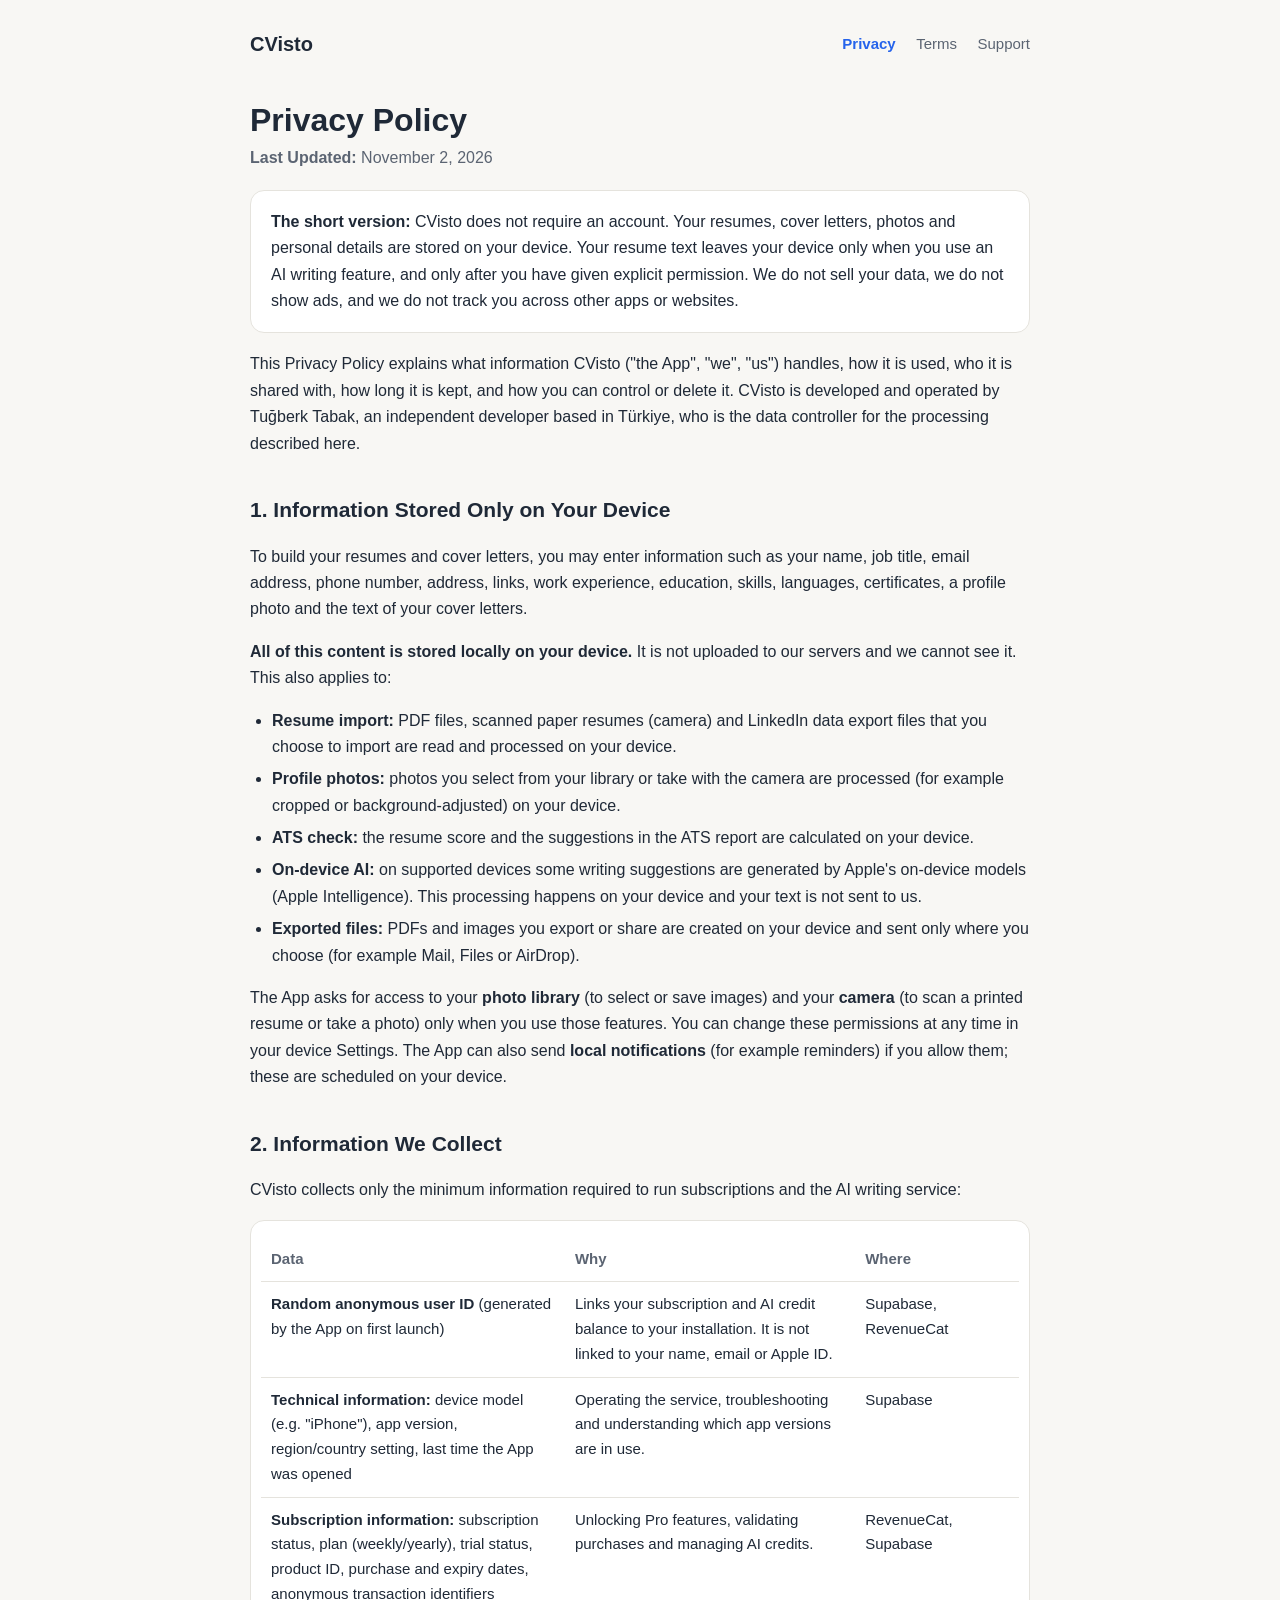
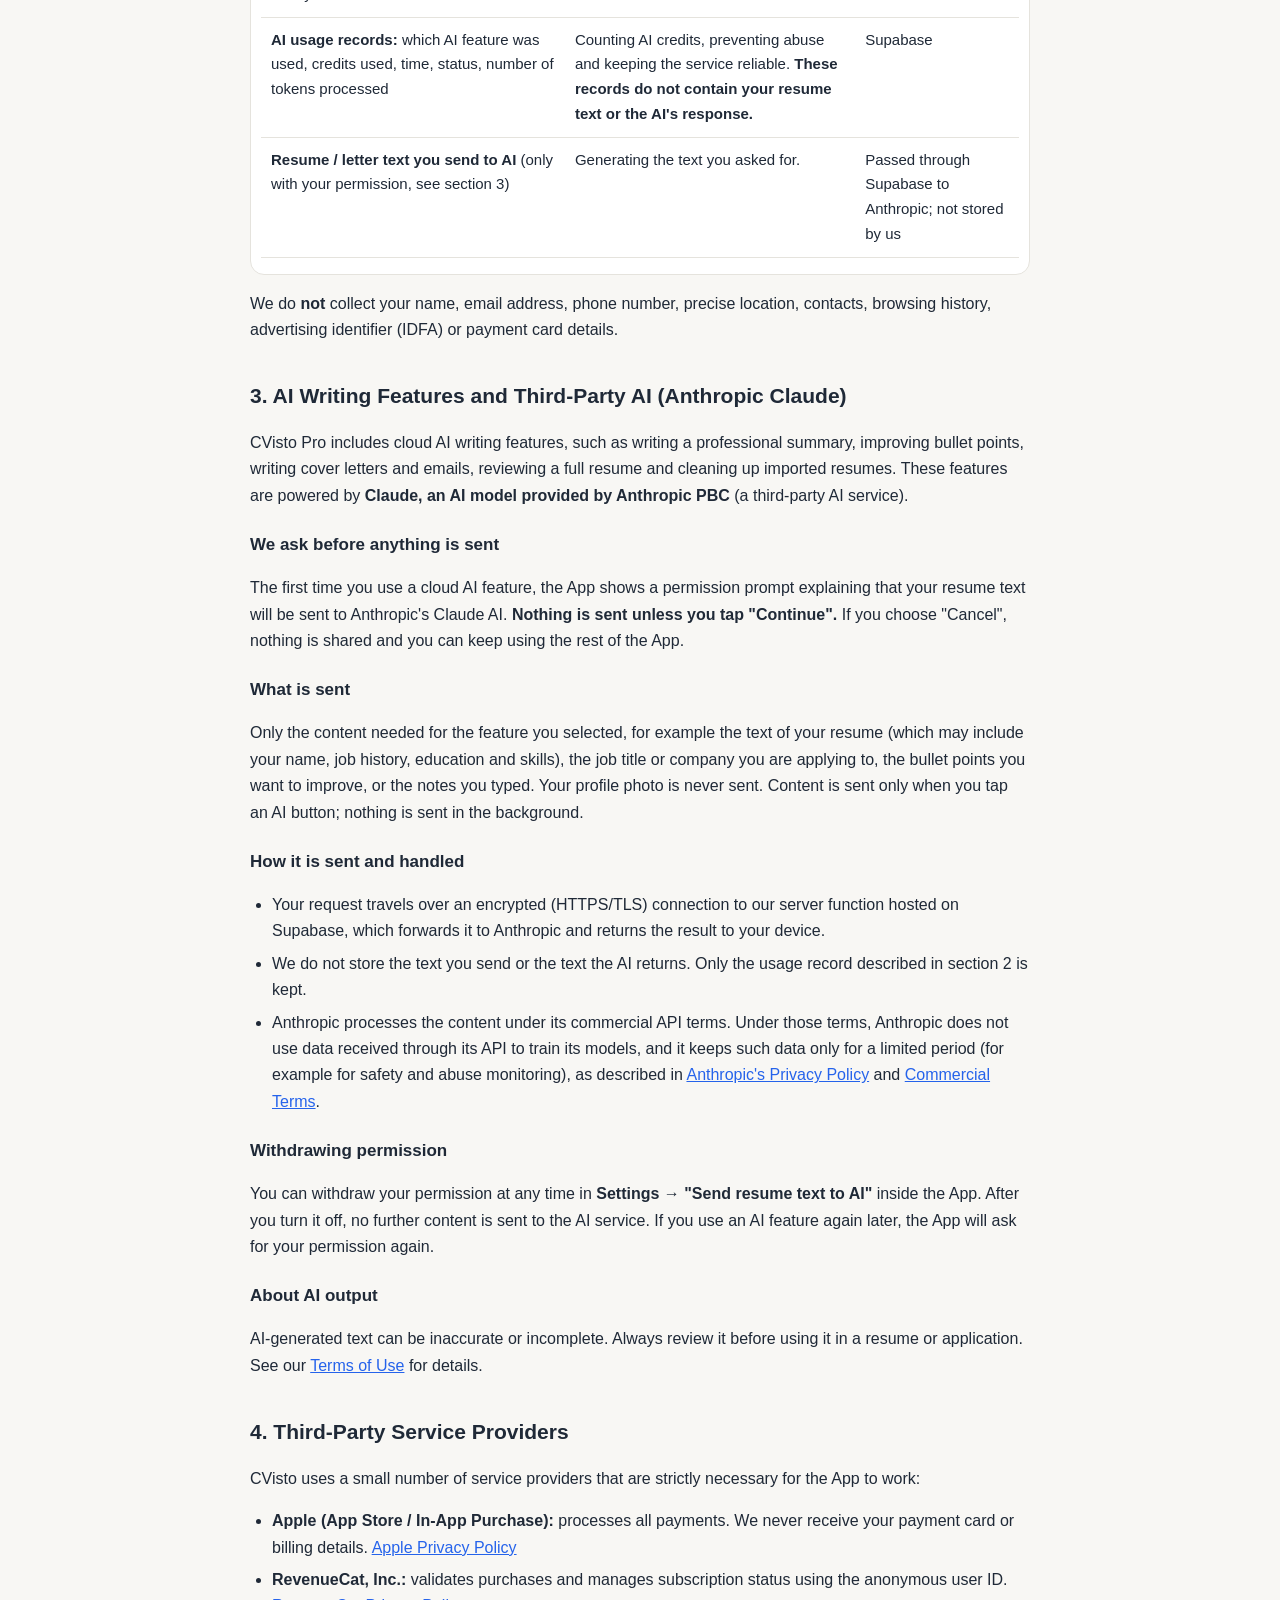
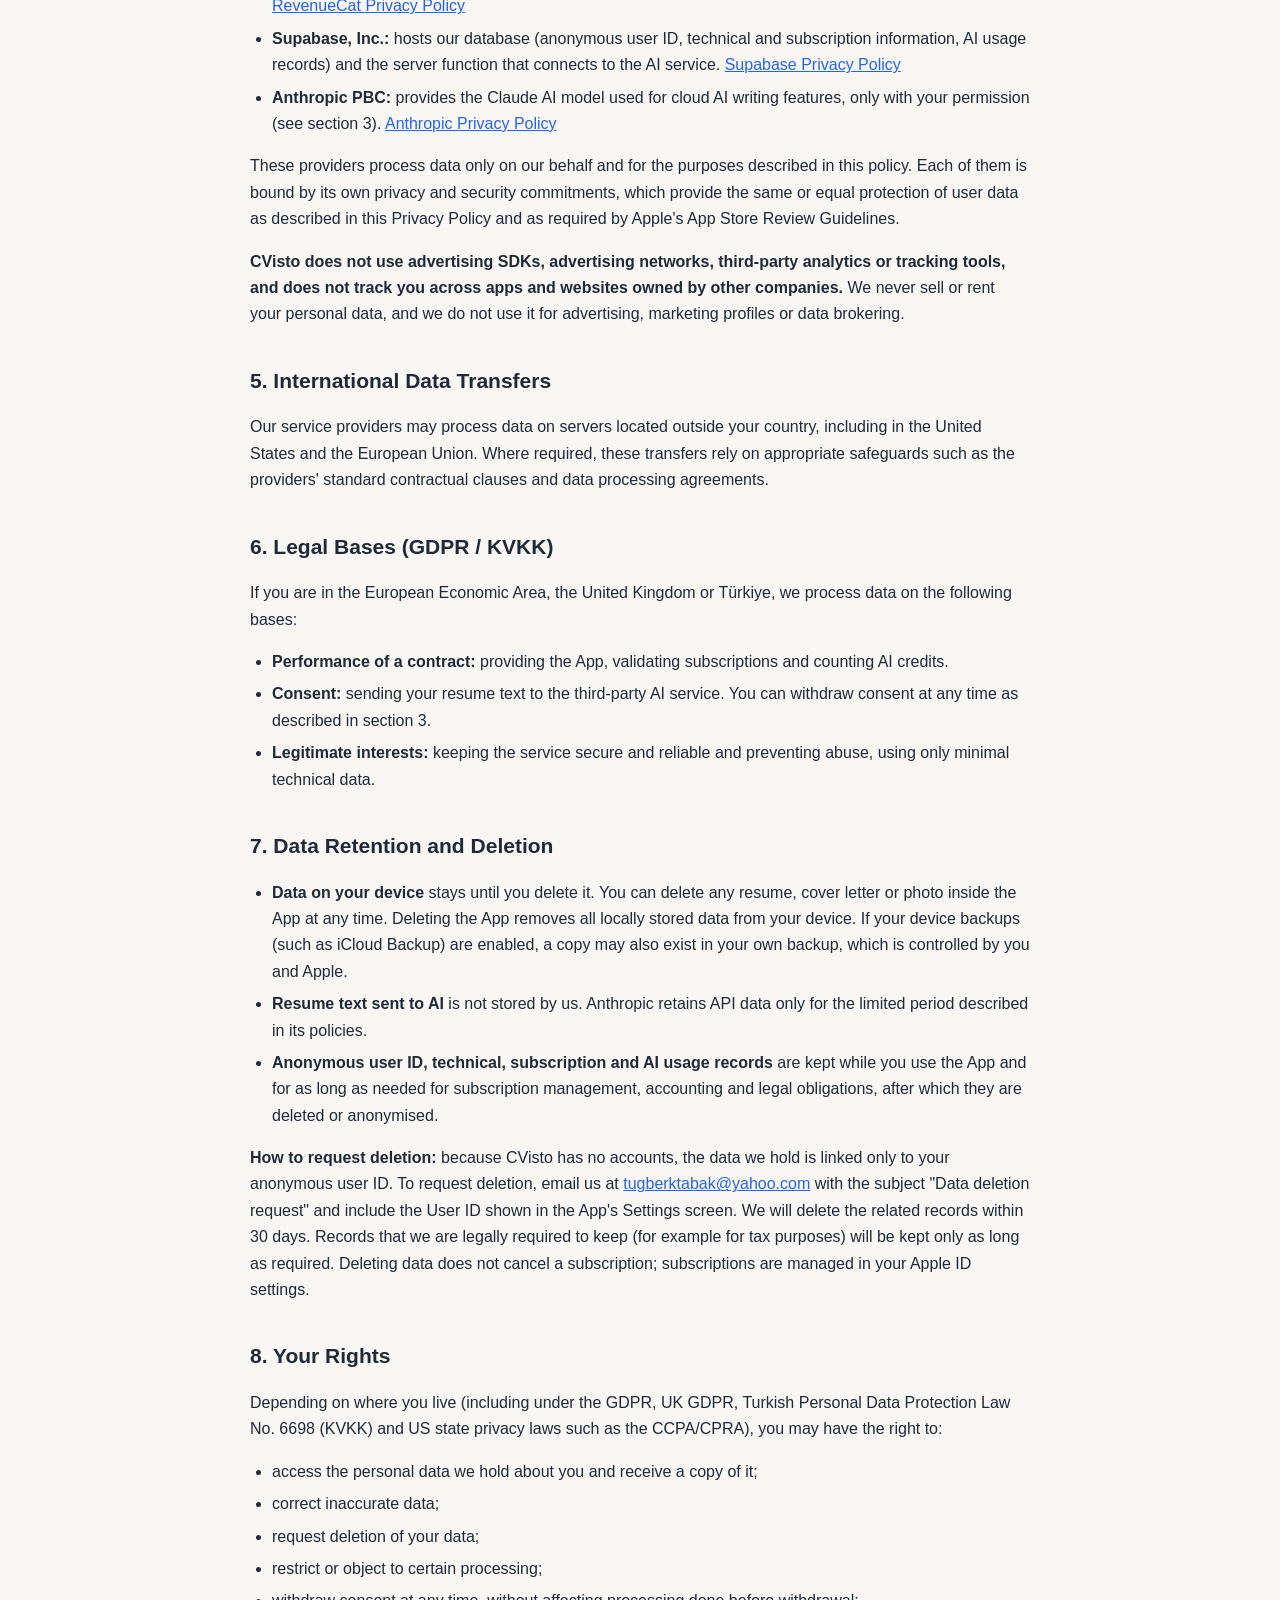
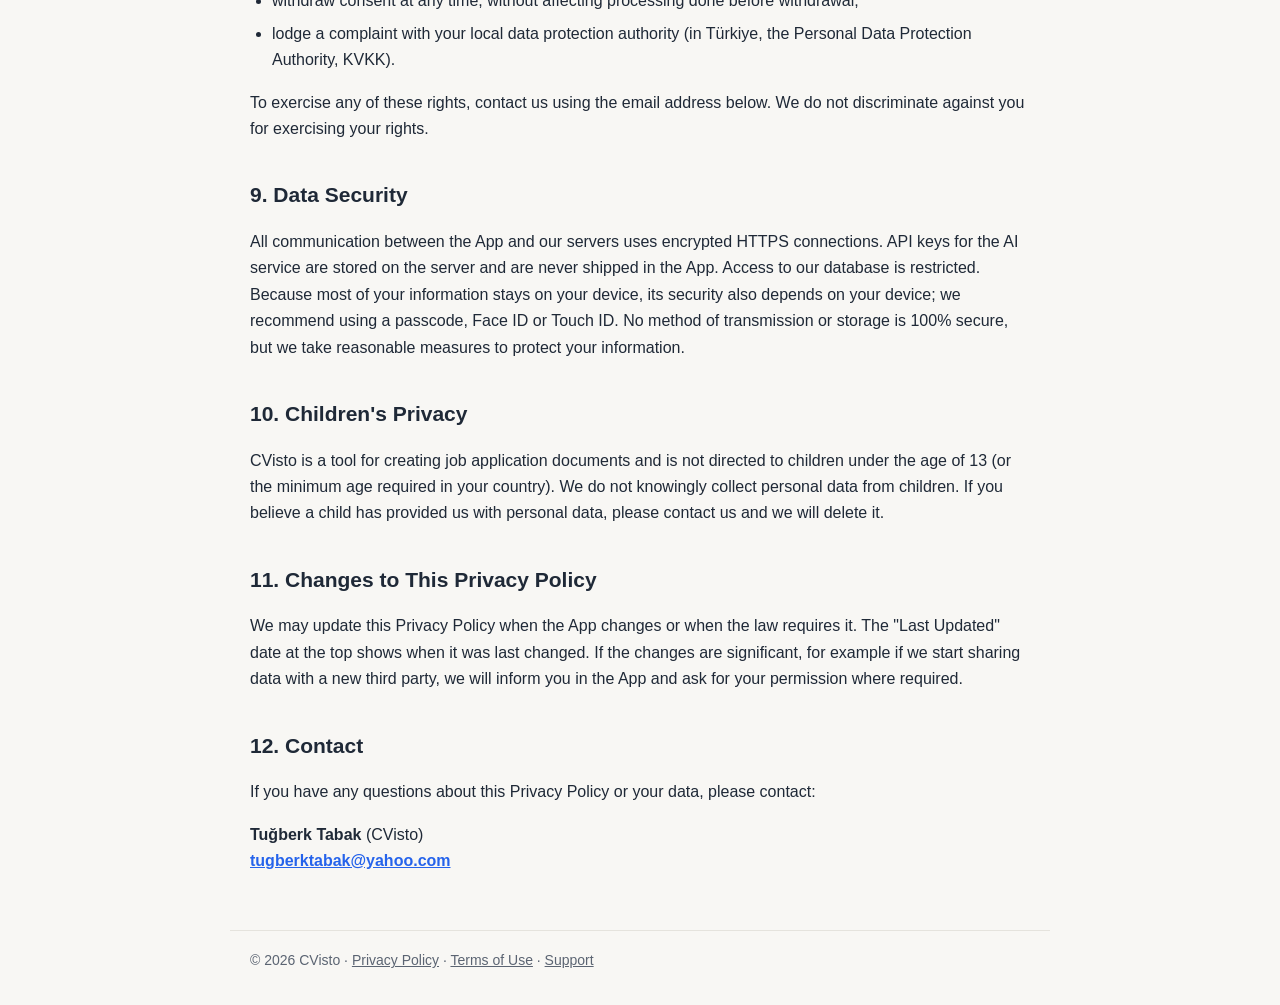
==== privacy.html @ 43949cf0 "Add privacy, terms and support pages Co-Authored-By: Claude Opus 5.5 <noreply@anthropic.com>" ====
<!DOCTYPE html>
<html lang="en">
<head>
<meta charset="UTF-8">
<meta name="viewport" content="width=device-width, initial-scale=1.0">
<title>CVisto - Privacy Policy</title>
<meta name="description" content="Privacy Policy for CVisto, the resume and cover letter builder for iPhone and iPad.">
<link rel="stylesheet" href="style.css">
</head>
<body>

<header>
  <a class="brand" href="./">CVisto</a>
  <nav>
    <a href="privacy" aria-current="page">Privacy</a>
    <a href="terms">Terms</a>
    <a href="support">Support</a>
  </nav>
</header>

<main>

<h1>Privacy Policy</h1>
<p class="updated"><strong>Last Updated:</strong> November 2, 2026</p>

<div class="card">
<p><strong>The short version:</strong> CVisto does not require an account. Your resumes, cover letters, photos and personal details are stored on your device. Your resume text leaves your device only when you use an AI writing feature, and only after you have given explicit permission. We do not sell your data, we do not show ads, and we do not track you across other apps or websites.</p>
</div>

<p>This Privacy Policy explains what information CVisto ("the App", "we", "us") handles, how it is used, who it is shared with, how long it is kept, and how you can control or delete it. CVisto is developed and operated by Tuğberk Tabak, an independent developer based in Türkiye, who is the data controller for the processing described here.</p>


<h2>1. Information Stored Only on Your Device</h2>

<p>To build your resumes and cover letters, you may enter information such as your name, job title, email address, phone number, address, links, work experience, education, skills, languages, certificates, a profile photo and the text of your cover letters.</p>

<p><strong>All of this content is stored locally on your device.</strong> It is not uploaded to our servers and we cannot see it. This also applies to:</p>

<ul>
  <li><strong>Resume import:</strong> PDF files, scanned paper resumes (camera) and LinkedIn data export files that you choose to import are read and processed on your device.</li>
  <li><strong>Profile photos:</strong> photos you select from your library or take with the camera are processed (for example cropped or background-adjusted) on your device.</li>
  <li><strong>ATS check:</strong> the resume score and the suggestions in the ATS report are calculated on your device.</li>
  <li><strong>On-device AI:</strong> on supported devices some writing suggestions are generated by Apple's on-device models (Apple Intelligence). This processing happens on your device and your text is not sent to us.</li>
  <li><strong>Exported files:</strong> PDFs and images you export or share are created on your device and sent only where you choose (for example Mail, Files or AirDrop).</li>
</ul>

<p>The App asks for access to your <strong>photo library</strong> (to select or save images) and your <strong>camera</strong> (to scan a printed resume or take a photo) only when you use those features. You can change these permissions at any time in your device Settings. The App can also send <strong>local notifications</strong> (for example reminders) if you allow them; these are scheduled on your device.</p>


<h2>2. Information We Collect</h2>

<p>CVisto collects only the minimum information required to run subscriptions and the AI writing service:</p>

<div class="table-wrap">
<table>
  <tr><th>Data</th><th>Why</th><th>Where</th></tr>
  <tr>
    <td><strong>Random anonymous user ID</strong> (generated by the App on first launch)</td>
    <td>Links your subscription and AI credit balance to your installation. It is not linked to your name, email or Apple ID.</td>
    <td>Supabase, RevenueCat</td>
  </tr>
  <tr>
    <td><strong>Technical information:</strong> device model (e.g. "iPhone"), app version, region/country setting, last time the App was opened</td>
    <td>Operating the service, troubleshooting and understanding which app versions are in use.</td>
    <td>Supabase</td>
  </tr>
  <tr>
    <td><strong>Subscription information:</strong> subscription status, plan (weekly/yearly), trial status, product ID, purchase and expiry dates, anonymous transaction identifiers</td>
    <td>Unlocking Pro features, validating purchases and managing AI credits.</td>
    <td>RevenueCat, Supabase</td>
  </tr>
  <tr>
    <td><strong>AI usage records:</strong> which AI feature was used, credits used, time, status, number of tokens processed</td>
    <td>Counting AI credits, preventing abuse and keeping the service reliable. <strong>These records do not contain your resume text or the AI's response.</strong></td>
    <td>Supabase</td>
  </tr>
  <tr>
    <td><strong>Resume / letter text you send to AI</strong> (only with your permission, see section 3)</td>
    <td>Generating the text you asked for.</td>
    <td>Passed through Supabase to Anthropic; not stored by us</td>
  </tr>
</table>
</div>

<p>We do <strong>not</strong> collect your name, email address, phone number, precise location, contacts, browsing history, advertising identifier (IDFA) or payment card details.</p>


<h2>3. AI Writing Features and Third-Party AI (Anthropic Claude)</h2>

<p>CVisto Pro includes cloud AI writing features, such as writing a professional summary, improving bullet points, writing cover letters and emails, reviewing a full resume and cleaning up imported resumes. These features are powered by <strong>Claude, an AI model provided by Anthropic PBC</strong> (a third-party AI service).</p>

<h3>We ask before anything is sent</h3>
<p>The first time you use a cloud AI feature, the App shows a permission prompt explaining that your resume text will be sent to Anthropic's Claude AI. <strong>Nothing is sent unless you tap "Continue".</strong> If you choose "Cancel", nothing is shared and you can keep using the rest of the App.</p>

<h3>What is sent</h3>
<p>Only the content needed for the feature you selected, for example the text of your resume (which may include your name, job history, education and skills), the job title or company you are applying to, the bullet points you want to improve, or the notes you typed. Your profile photo is never sent. Content is sent only when you tap an AI button; nothing is sent in the background.</p>

<h3>How it is sent and handled</h3>
<ul>
  <li>Your request travels over an encrypted (HTTPS/TLS) connection to our server function hosted on Supabase, which forwards it to Anthropic and returns the result to your device.</li>
  <li>We do not store the text you send or the text the AI returns. Only the usage record described in section 2 is kept.</li>
  <li>Anthropic processes the content under its commercial API terms. Under those terms, Anthropic does not use data received through its API to train its models, and it keeps such data only for a limited period (for example for safety and abuse monitoring), as described in <a href="https://www.anthropic.com/legal/privacy" target="_blank" rel="noopener">Anthropic's Privacy Policy</a> and <a href="https://www.anthropic.com/legal/commercial-terms" target="_blank" rel="noopener">Commercial Terms</a>.</li>
</ul>

<h3>Withdrawing permission</h3>
<p>You can withdraw your permission at any time in <strong>Settings → "Send resume text to AI"</strong> inside the App. After you turn it off, no further content is sent to the AI service. If you use an AI feature again later, the App will ask for your permission again.</p>

<h3>About AI output</h3>
<p>AI-generated text can be inaccurate or incomplete. Always review it before using it in a resume or application. See our <a href="terms">Terms of Use</a> for details.</p>


<h2>4. Third-Party Service Providers</h2>

<p>CVisto uses a small number of service providers that are strictly necessary for the App to work:</p>

<ul>
  <li><strong>Apple (App Store / In-App Purchase):</strong> processes all payments. We never receive your payment card or billing details. <a href="https://www.apple.com/legal/privacy/" target="_blank" rel="noopener">Apple Privacy Policy</a></li>
  <li><strong>RevenueCat, Inc.:</strong> validates purchases and manages subscription status using the anonymous user ID. <a href="https://www.revenuecat.com/privacy" target="_blank" rel="noopener">RevenueCat Privacy Policy</a></li>
  <li><strong>Supabase, Inc.:</strong> hosts our database (anonymous user ID, technical and subscription information, AI usage records) and the server function that connects to the AI service. <a href="https://supabase.com/privacy" target="_blank" rel="noopener">Supabase Privacy Policy</a></li>
  <li><strong>Anthropic PBC:</strong> provides the Claude AI model used for cloud AI writing features, only with your permission (see section 3). <a href="https://www.anthropic.com/legal/privacy" target="_blank" rel="noopener">Anthropic Privacy Policy</a></li>
</ul>

<p>These providers process data only on our behalf and for the purposes described in this policy. Each of them is bound by its own privacy and security commitments, which provide the same or equal protection of user data as described in this Privacy Policy and as required by Apple's App Store Review Guidelines.</p>

<p><strong>CVisto does not use advertising SDKs, advertising networks, third-party analytics or tracking tools, and does not track you across apps and websites owned by other companies.</strong> We never sell or rent your personal data, and we do not use it for advertising, marketing profiles or data brokering.</p>


<h2>5. International Data Transfers</h2>

<p>Our service providers may process data on servers located outside your country, including in the United States and the European Union. Where required, these transfers rely on appropriate safeguards such as the providers' standard contractual clauses and data processing agreements.</p>


<h2>6. Legal Bases (GDPR / KVKK)</h2>

<p>If you are in the European Economic Area, the United Kingdom or Türkiye, we process data on the following bases:</p>
<ul>
  <li><strong>Performance of a contract:</strong> providing the App, validating subscriptions and counting AI credits.</li>
  <li><strong>Consent:</strong> sending your resume text to the third-party AI service. You can withdraw consent at any time as described in section 3.</li>
  <li><strong>Legitimate interests:</strong> keeping the service secure and reliable and preventing abuse, using only minimal technical data.</li>
</ul>


<h2>7. Data Retention and Deletion</h2>

<ul>
  <li><strong>Data on your device</strong> stays until you delete it. You can delete any resume, cover letter or photo inside the App at any time. Deleting the App removes all locally stored data from your device. If your device backups (such as iCloud Backup) are enabled, a copy may also exist in your own backup, which is controlled by you and Apple.</li>
  <li><strong>Resume text sent to AI</strong> is not stored by us. Anthropic retains API data only for the limited period described in its policies.</li>
  <li><strong>Anonymous user ID, technical, subscription and AI usage records</strong> are kept while you use the App and for as long as needed for subscription management, accounting and legal obligations, after which they are deleted or anonymised.</li>
</ul>

<p><strong>How to request deletion:</strong> because CVisto has no accounts, the data we hold is linked only to your anonymous user ID. To request deletion, email us at <a href="mailto:tugberktabak@yahoo.com">tugberktabak@yahoo.com</a> with the subject "Data deletion request" and include the User ID shown in the App's Settings screen. We will delete the related records within 30 days. Records that we are legally required to keep (for example for tax purposes) will be kept only as long as required. Deleting data does not cancel a subscription; subscriptions are managed in your Apple ID settings.</p>


<h2>8. Your Rights</h2>

<p>Depending on where you live (including under the GDPR, UK GDPR, Turkish Personal Data Protection Law No. 6698 (KVKK) and US state privacy laws such as the CCPA/CPRA), you may have the right to:</p>
<ul>
  <li>access the personal data we hold about you and receive a copy of it;</li>
  <li>correct inaccurate data;</li>
  <li>request deletion of your data;</li>
  <li>restrict or object to certain processing;</li>
  <li>withdraw consent at any time, without affecting processing done before withdrawal;</li>
  <li>lodge a complaint with your local data protection authority (in Türkiye, the Personal Data Protection Authority, KVKK).</li>
</ul>
<p>To exercise any of these rights, contact us using the email address below. We do not discriminate against you for exercising your rights.</p>


<h2>9. Data Security</h2>

<p>All communication between the App and our servers uses encrypted HTTPS connections. API keys for the AI service are stored on the server and are never shipped in the App. Access to our database is restricted. Because most of your information stays on your device, its security also depends on your device; we recommend using a passcode, Face ID or Touch ID. No method of transmission or storage is 100% secure, but we take reasonable measures to protect your information.</p>


<h2>10. Children's Privacy</h2>

<p>CVisto is a tool for creating job application documents and is not directed to children under the age of 13 (or the minimum age required in your country). We do not knowingly collect personal data from children. If you believe a child has provided us with personal data, please contact us and we will delete it.</p>


<h2>11. Changes to This Privacy Policy</h2>

<p>We may update this Privacy Policy when the App changes or when the law requires it. The "Last Updated" date at the top shows when it was last changed. If the changes are significant, for example if we start sharing data with a new third party, we will inform you in the App and ask for your permission where required.</p>


<h2>12. Contact</h2>

<p>If you have any questions about this Privacy Policy or your data, please contact:</p>
<p><strong>Tuğberk Tabak</strong> (CVisto)<br>
<a href="mailto:tugberktabak@yahoo.com"><strong>tugberktabak@yahoo.com</strong></a></p>

</main>

<footer>
  © 2026 CVisto · <a href="privacy">Privacy Policy</a> · <a href="terms">Terms of Use</a> · <a href="support">Support</a>
</footer>

</body>
</html>
---- style.css ----
:root{--bg:#F8F7F4;--surface:#FFFFFF;--text:#1F2937;--muted:#5B6472;--accent:#2563EB;--border:#E5E3DD}
@media (prefers-color-scheme:dark){:root{--bg:#0F1521;--surface:#1A2232;--text:#E5E7EB;--muted:#9CA3AF;--accent:#60A5FA;--border:#243047}}
*{box-sizing:border-box}
body{margin:0;font-family:-apple-system,BlinkMacSystemFont,"Segoe UI",Roboto,Helvetica,Arial,sans-serif;background:var(--bg);color:var(--text);line-height:1.65;-webkit-text-size-adjust:100%}
header,main,footer{max-width:820px;margin:0 auto;padding:0 20px}
header{padding-top:28px;display:flex;align-items:center;justify-content:space-between;gap:12px;flex-wrap:wrap}
.brand{font-weight:700;font-size:20px;color:var(--text);text-decoration:none}
nav a{color:var(--muted);text-decoration:none;margin-left:16px;font-size:15px}
nav a:first-child{margin-left:0}
nav a[aria-current]{color:var(--accent);font-weight:600}
main{padding-top:12px;padding-bottom:40px}
h1{font-size:32px;line-height:1.2;margin:28px 0 6px}
h2{font-size:21px;margin:36px 0 10px}
h3{font-size:17px;margin:22px 0 6px}
p,li{font-size:16px}
ul{padding-left:22px}
li{margin-bottom:6px}
a{color:var(--accent)}
.updated{color:var(--muted);margin-top:0}
.card{background:var(--surface);border:1px solid var(--border);border-radius:14px;padding:18px 20px;margin:18px 0}
.card p:first-child{margin-top:0}.card p:last-child{margin-bottom:0}
table{width:100%;border-collapse:collapse;margin:12px 0;font-size:15px}
th,td{text-align:left;vertical-align:top;padding:10px;border-bottom:1px solid var(--border)}
th{color:var(--muted);font-weight:600}
.table-wrap{overflow-x:auto;background:var(--surface);border:1px solid var(--border);border-radius:14px;padding:4px 10px}
details{background:var(--surface);border:1px solid var(--border);border-radius:12px;padding:14px 18px;margin:10px 0}
summary{cursor:pointer;font-weight:600}
details p{margin-bottom:0}
.btn{display:inline-block;background:var(--accent);color:#fff;text-decoration:none;font-weight:600;padding:12px 20px;border-radius:12px}
footer{border-top:1px solid var(--border);padding-top:18px;padding-bottom:32px;color:var(--muted);font-size:14px}
footer a{color:var(--muted)}
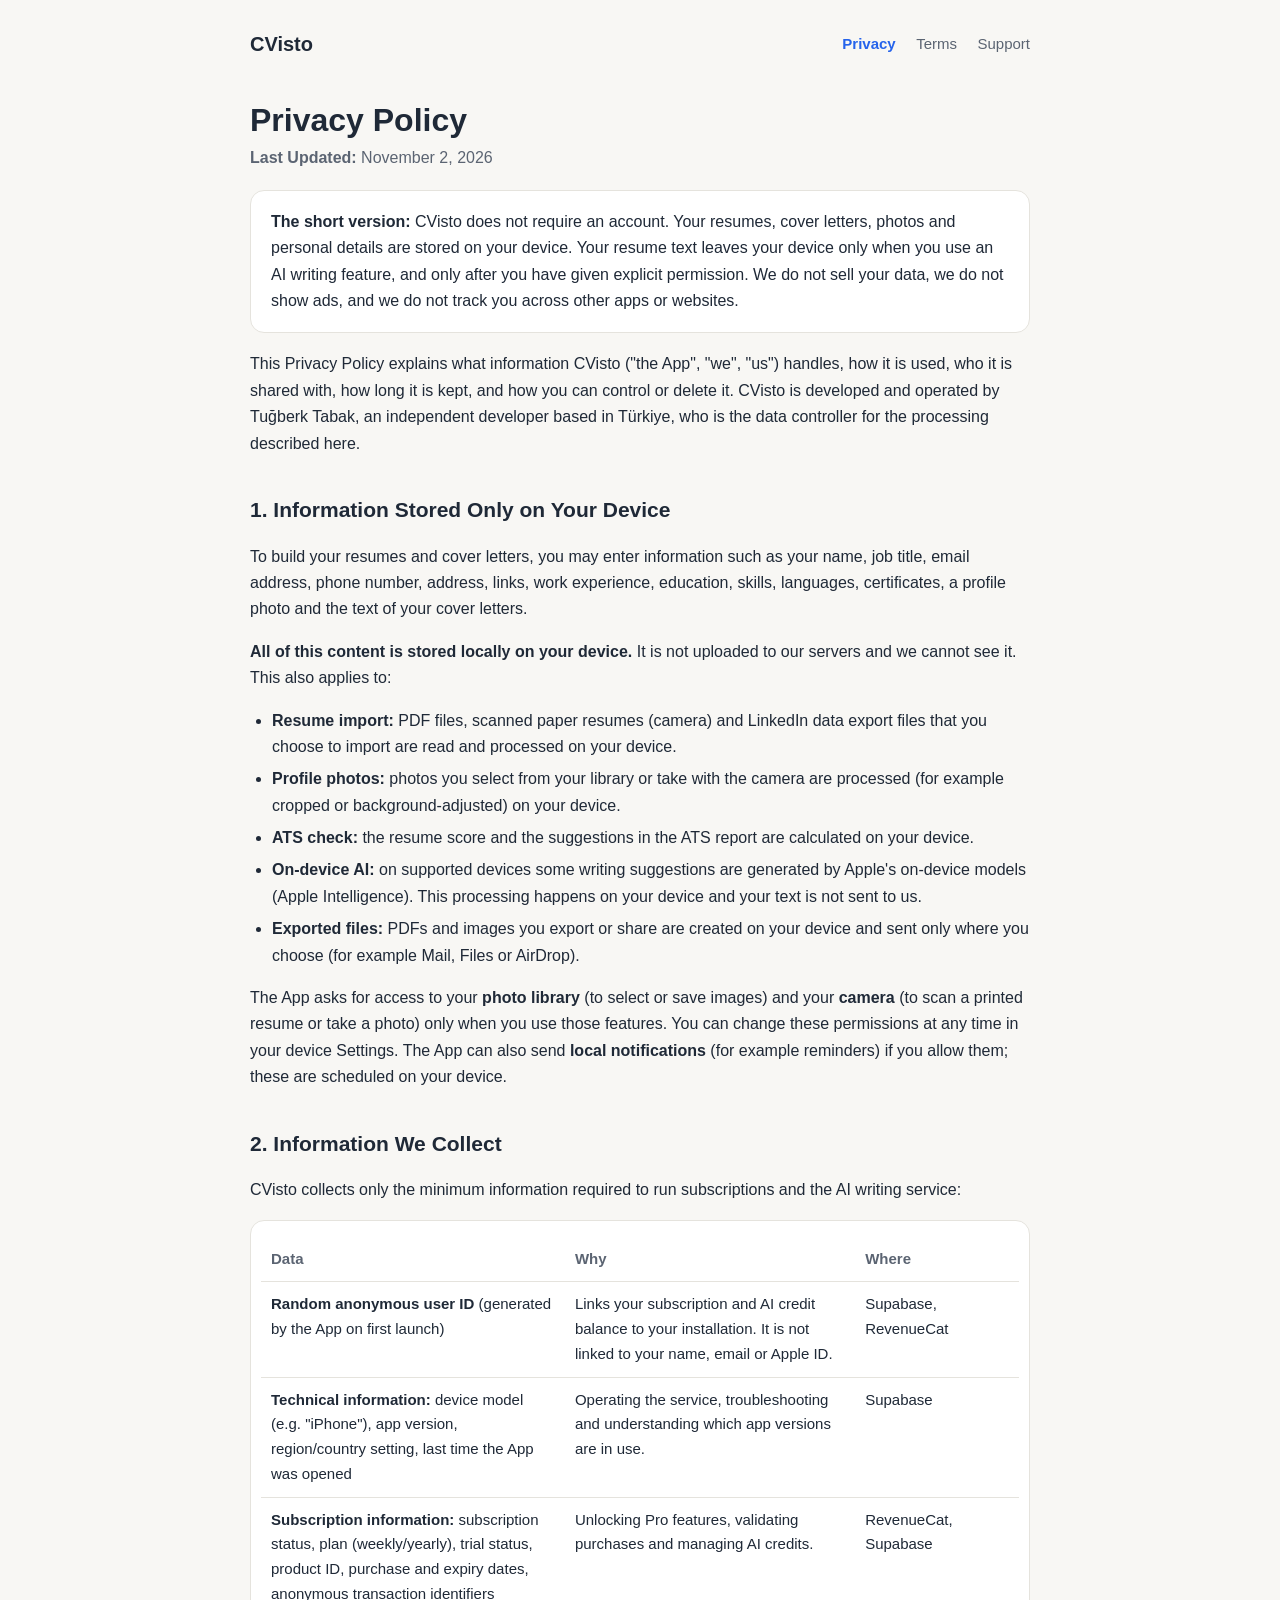
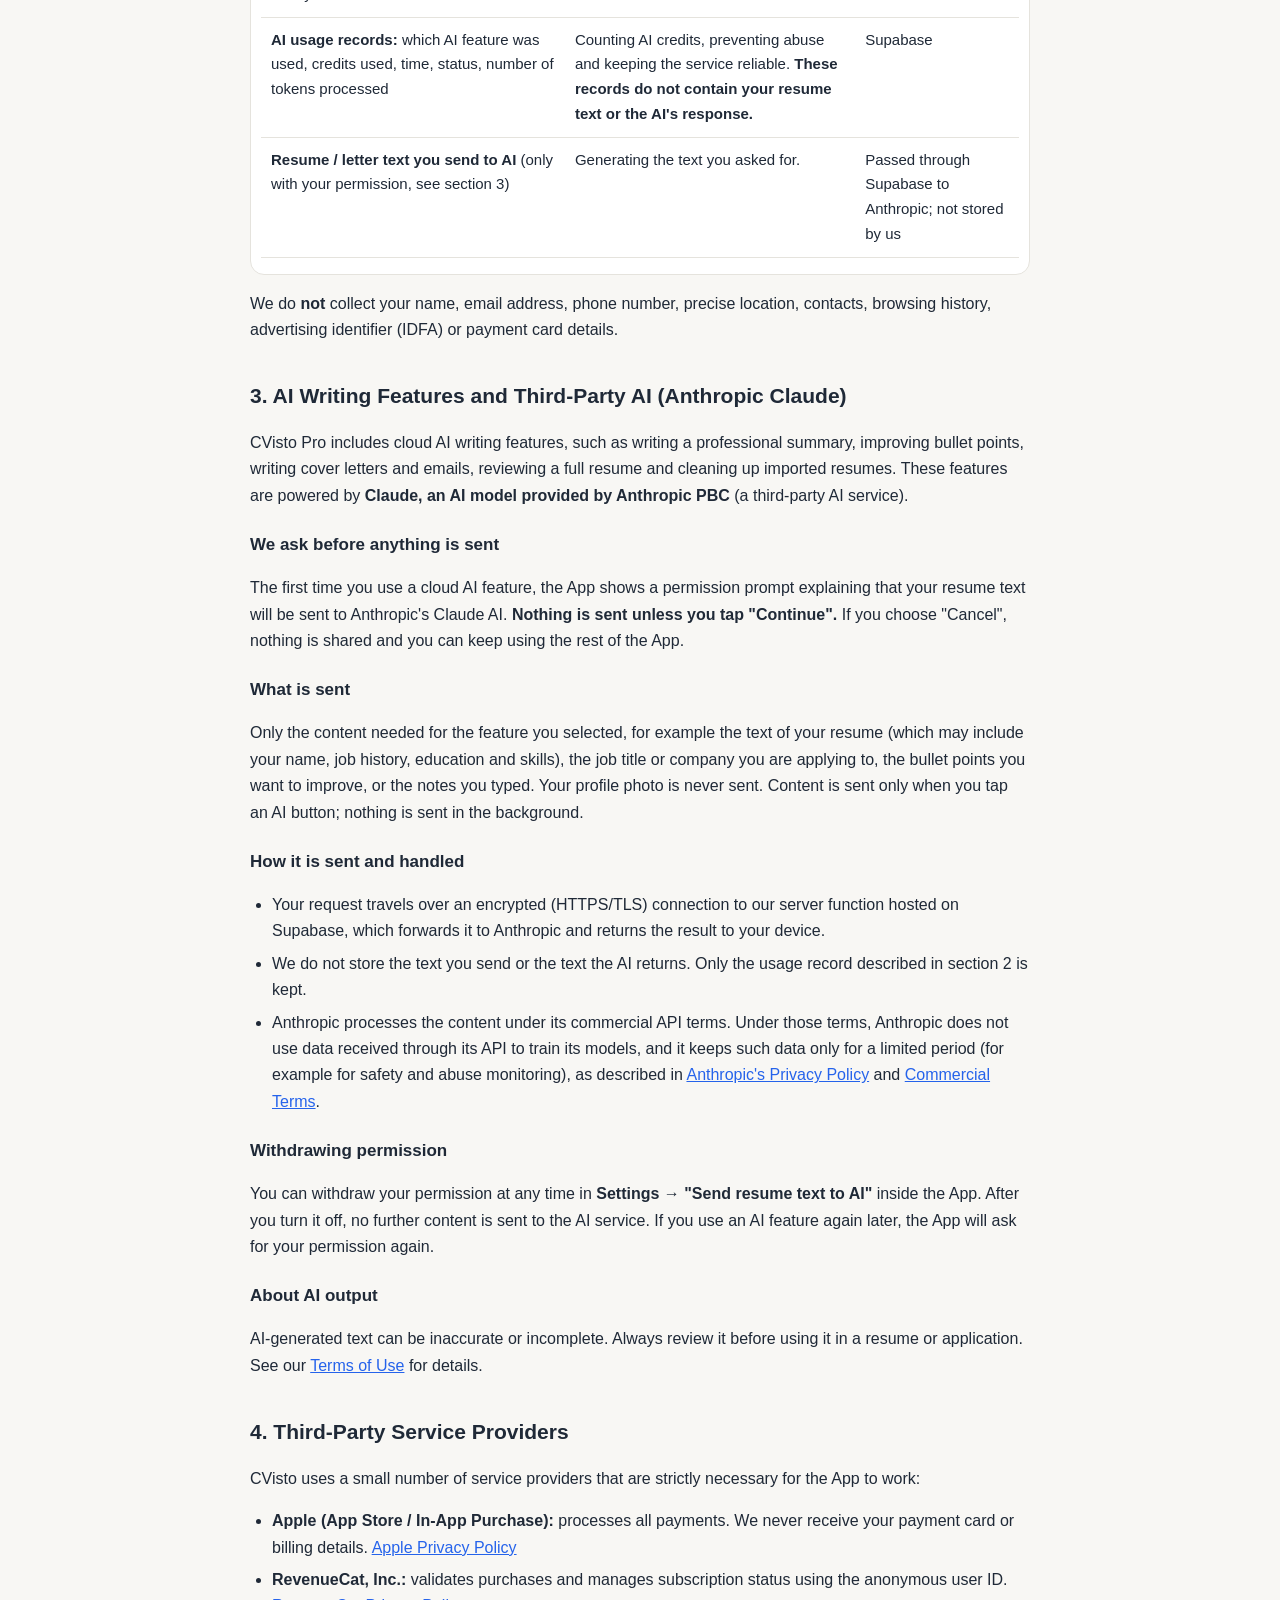
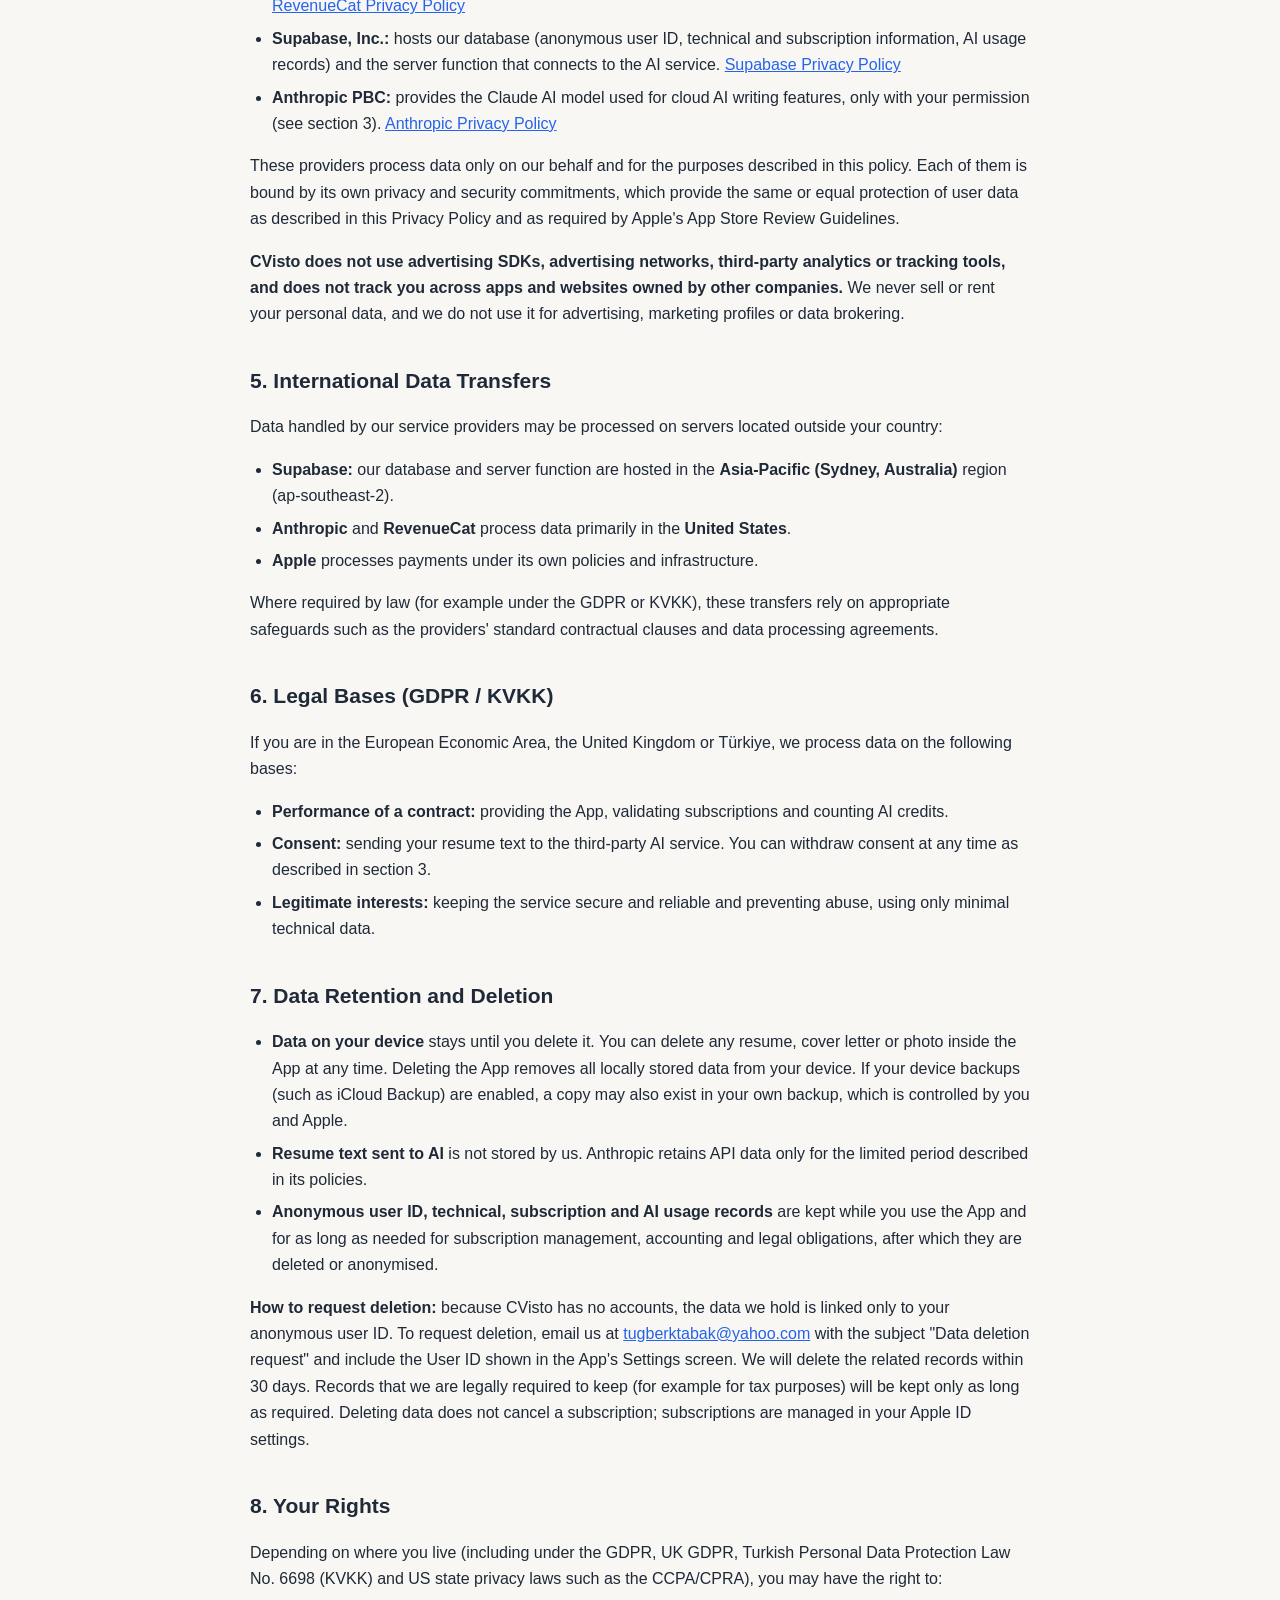
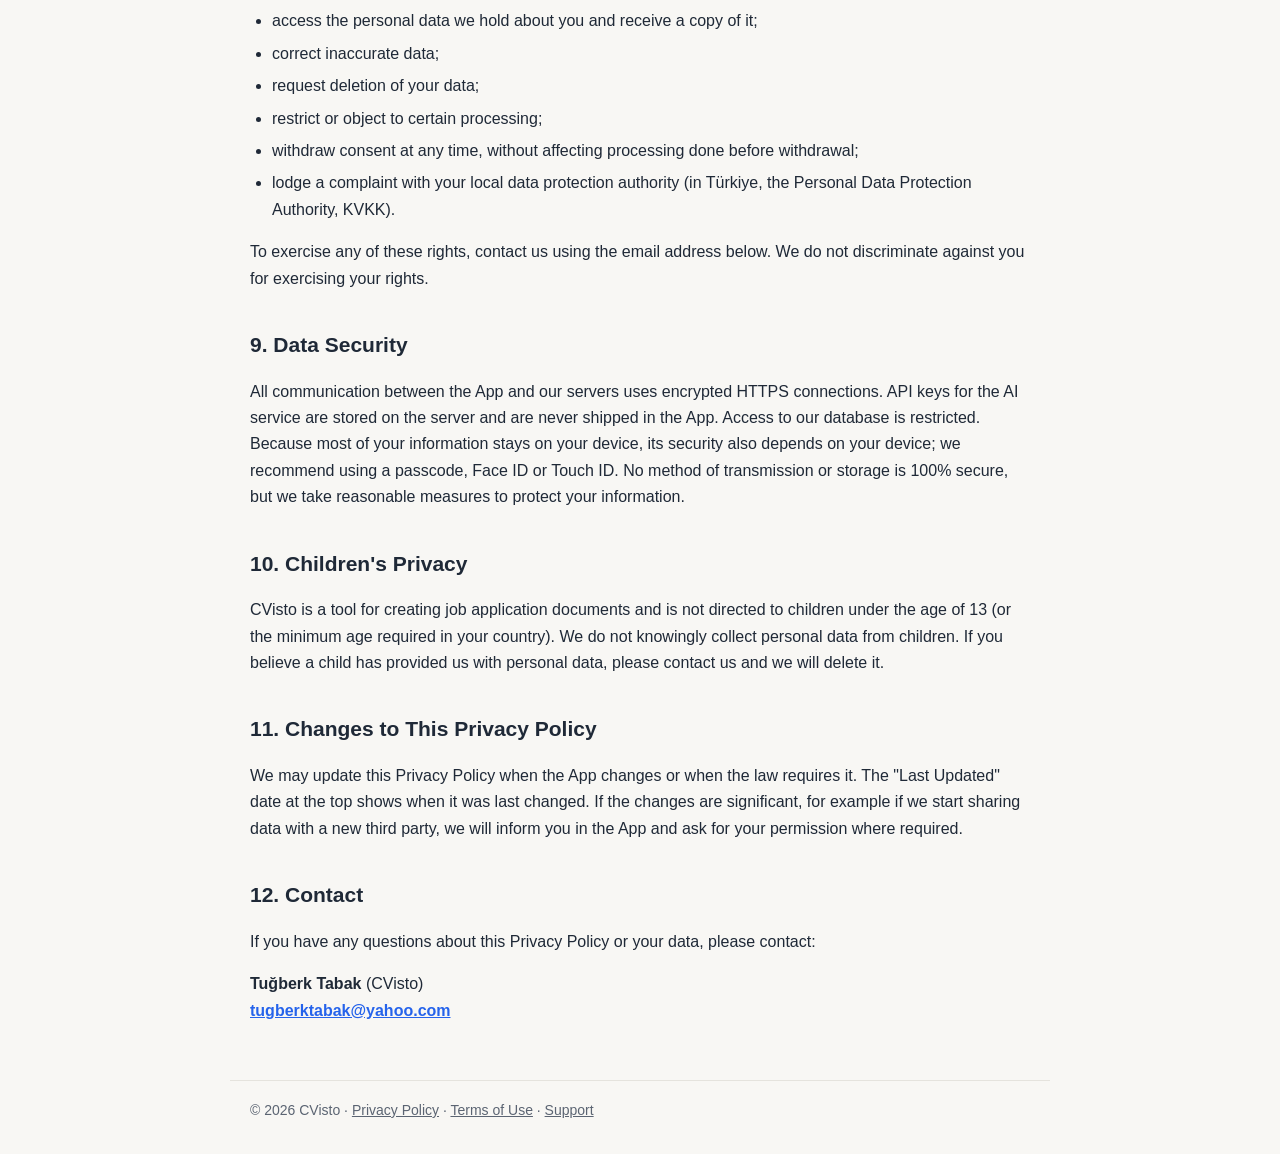
==== commit 2db3ad87: "Privacy: state Supabase hosting region (Sydney, ap-southeast-2) Co-Authored-By: Claude Opus 5.5 <nor" ====
--- a/privacy.html
+++ b/privacy.html
@@ -127,7 +127,13 @@
 
 <h2>5. International Data Transfers</h2>
 
-<p>Our service providers may process data on servers located outside your country, including in the United States and the European Union. Where required, these transfers rely on appropriate safeguards such as the providers' standard contractual clauses and data processing agreements.</p>
+<p>Data handled by our service providers may be processed on servers located outside your country:</p>
+<ul>
+  <li><strong>Supabase:</strong> our database and server function are hosted in the <strong>Asia-Pacific (Sydney, Australia)</strong> region (ap-southeast-2).</li>
+  <li><strong>Anthropic</strong> and <strong>RevenueCat</strong> process data primarily in the <strong>United States</strong>.</li>
+  <li><strong>Apple</strong> processes payments under its own policies and infrastructure.</li>
+</ul>
+<p>Where required by law (for example under the GDPR or KVKK), these transfers rely on appropriate safeguards such as the providers' standard contractual clauses and data processing agreements.</p>
 
 
 <h2>6. Legal Bases (GDPR / KVKK)</h2>
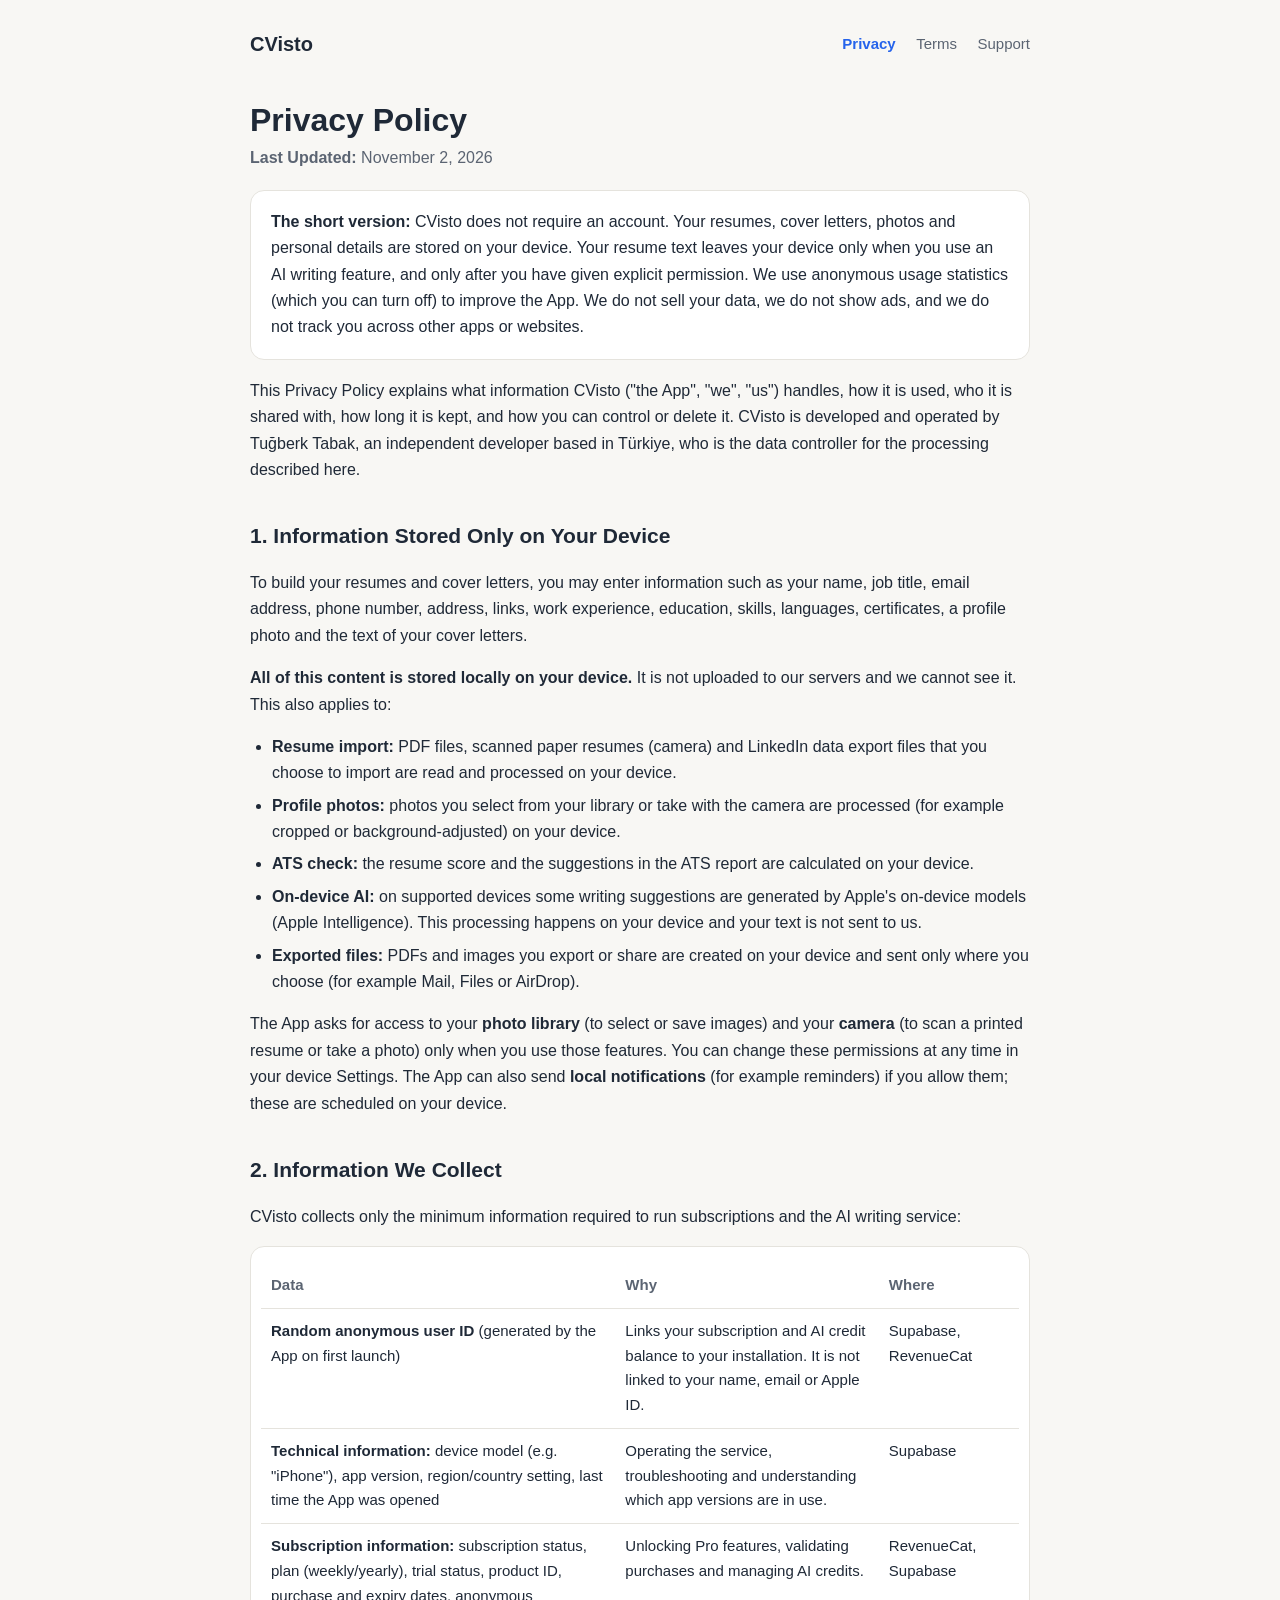
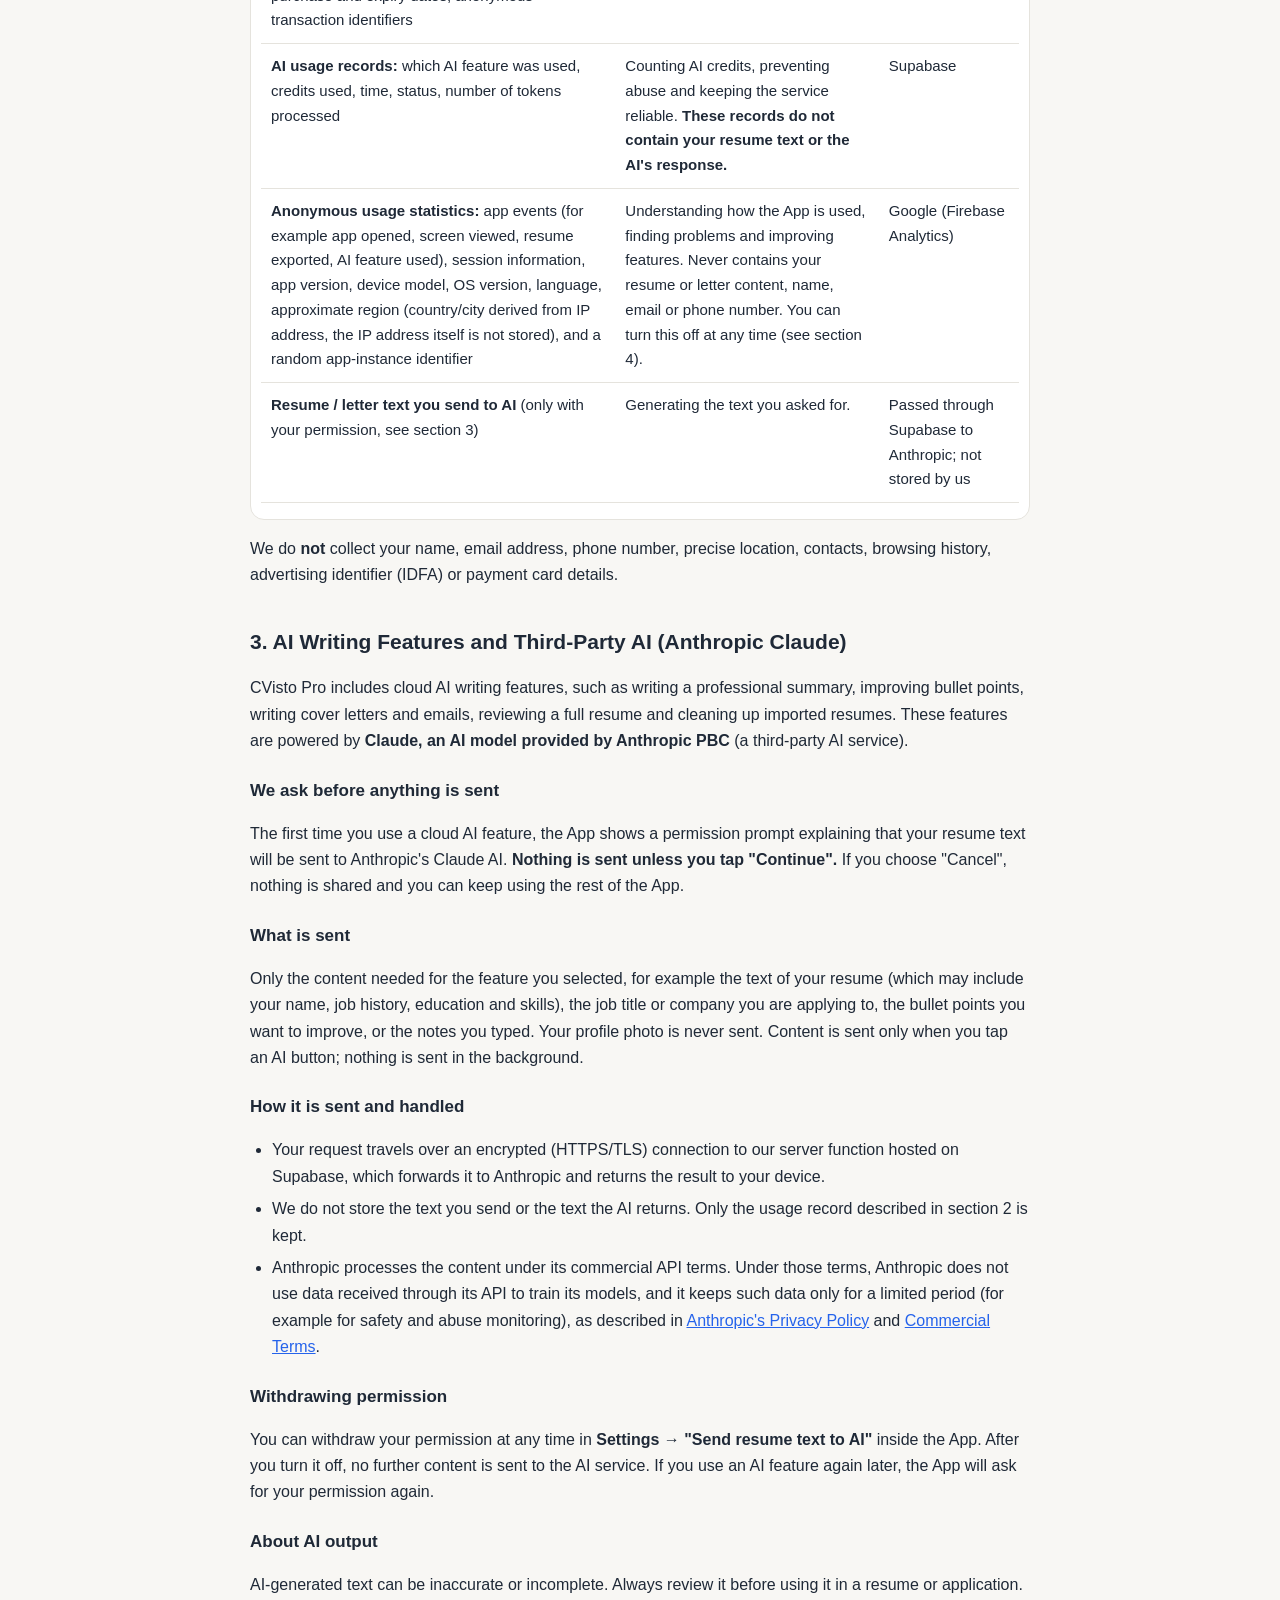
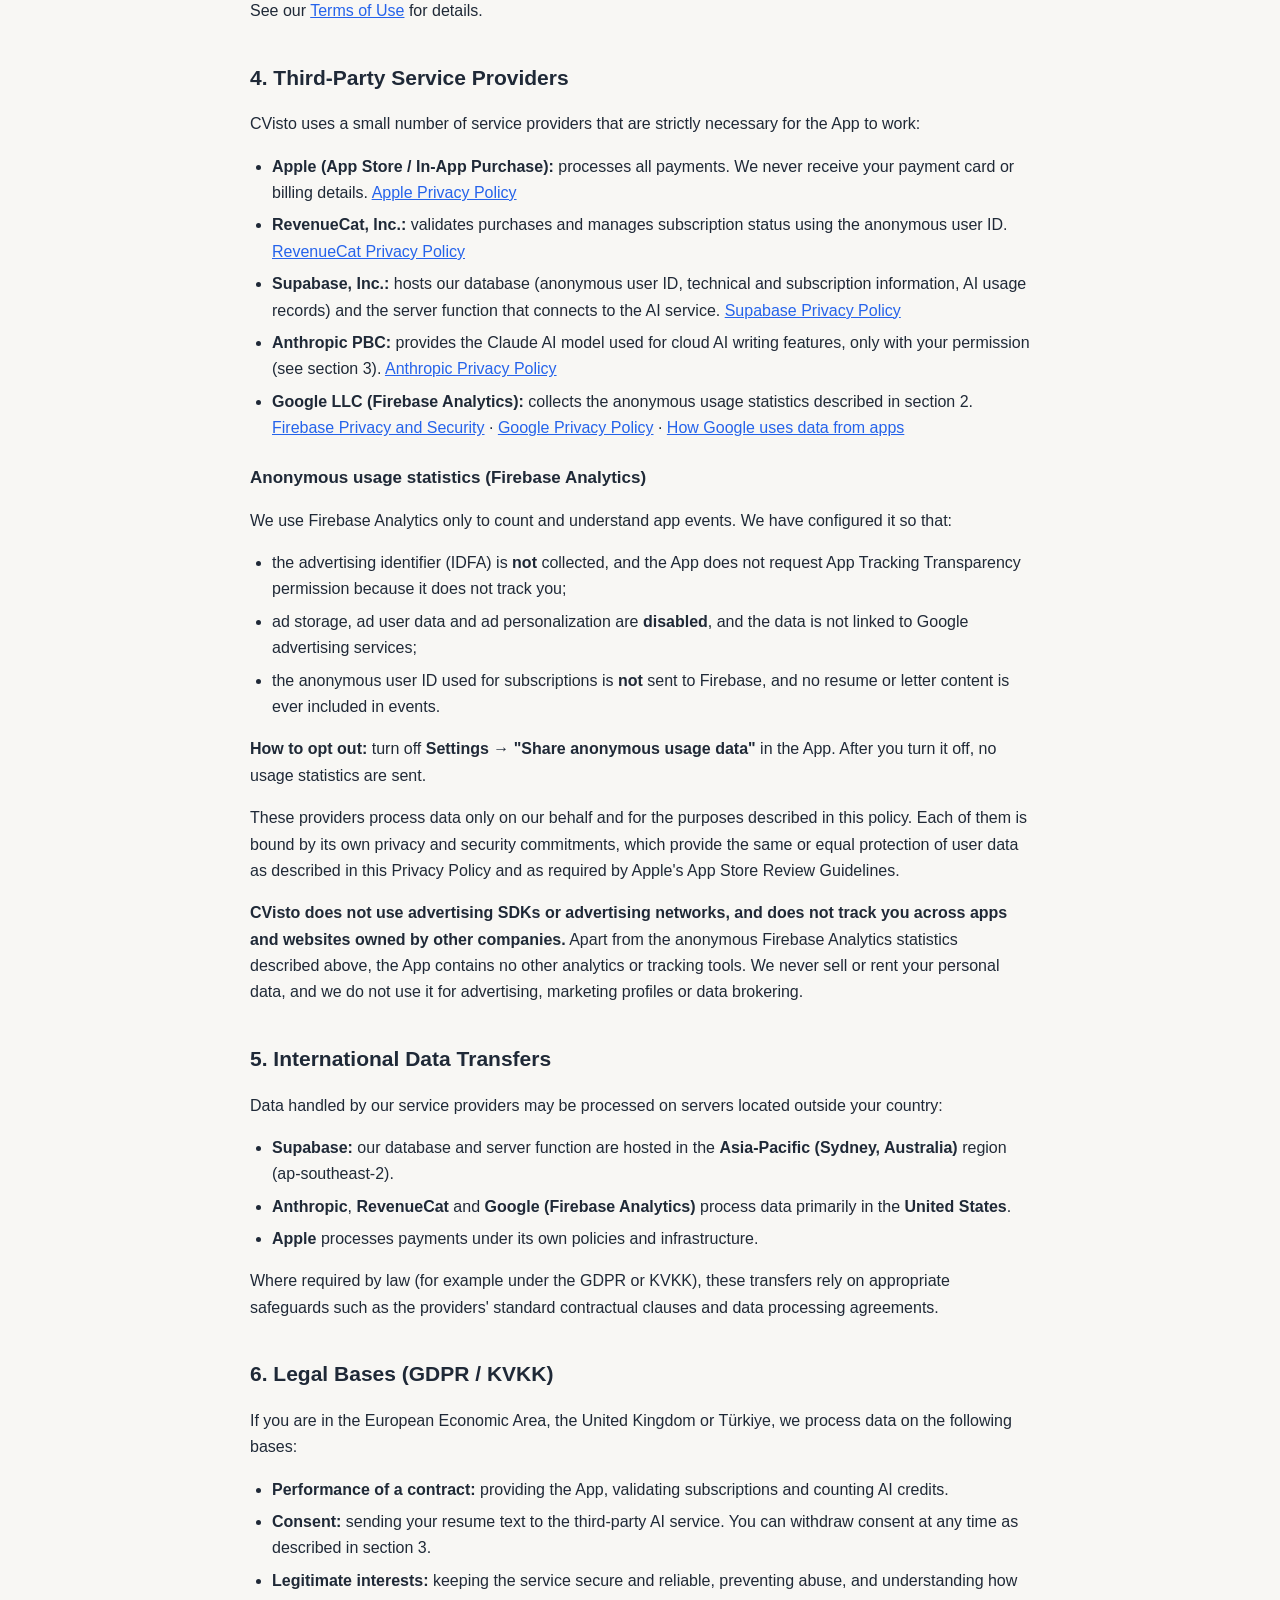
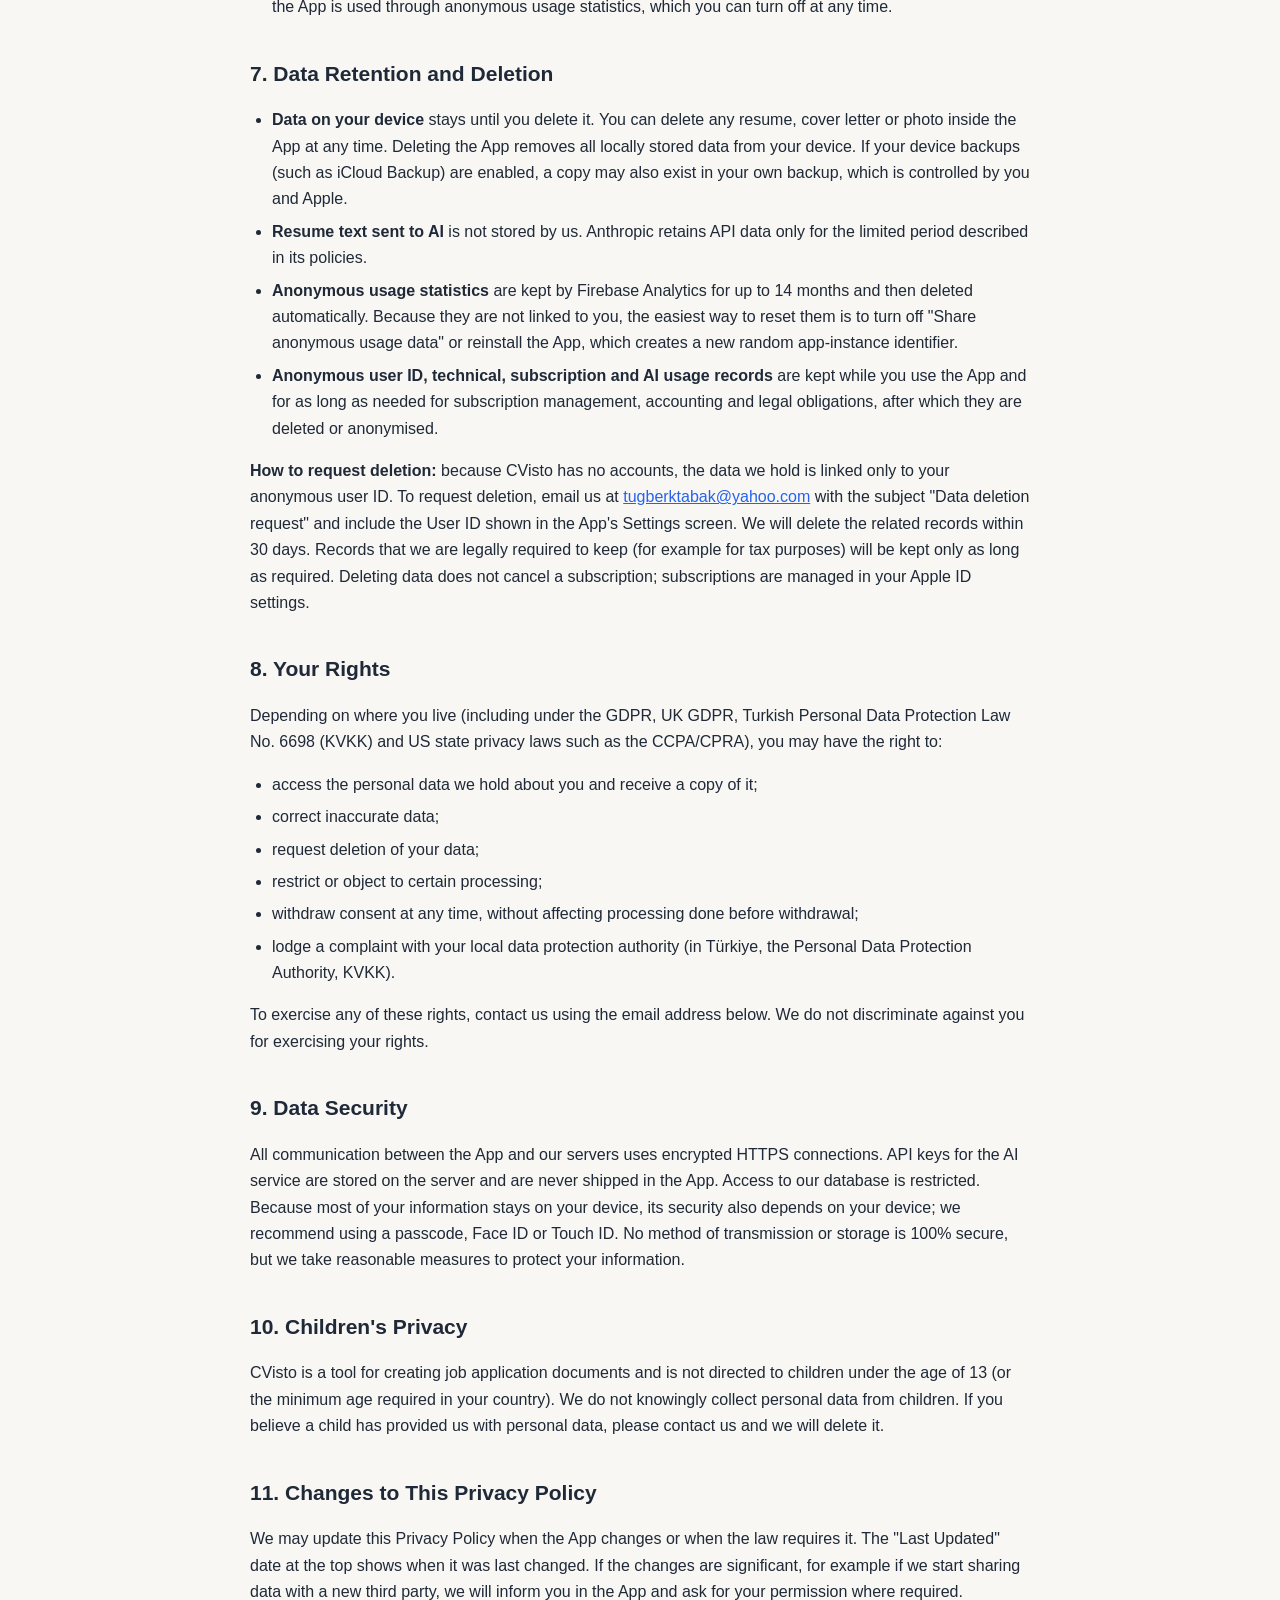
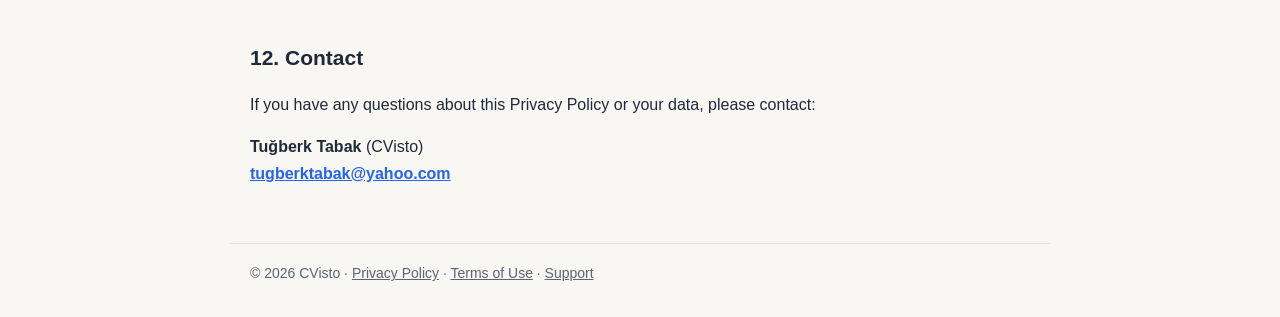
==== commit 9186b283: "Disclose anonymous Firebase Analytics usage and opt-out Co-Authored-By: Claude Opus 5.5 <noreply@ant" ====
--- a/privacy.html
+++ b/privacy.html
@@ -24,7 +24,7 @@
 <p class="updated"><strong>Last Updated:</strong> November 2, 2026</p>
 
 <div class="card">
-<p><strong>The short version:</strong> CVisto does not require an account. Your resumes, cover letters, photos and personal details are stored on your device. Your resume text leaves your device only when you use an AI writing feature, and only after you have given explicit permission. We do not sell your data, we do not show ads, and we do not track you across other apps or websites.</p>
+<p><strong>The short version:</strong> CVisto does not require an account. Your resumes, cover letters, photos and personal details are stored on your device. Your resume text leaves your device only when you use an AI writing feature, and only after you have given explicit permission. We use anonymous usage statistics (which you can turn off) to improve the App. We do not sell your data, we do not show ads, and we do not track you across other apps or websites.</p>
 </div>
 
 <p>This Privacy Policy explains what information CVisto ("the App", "we", "us") handles, how it is used, who it is shared with, how long it is kept, and how you can control or delete it. CVisto is developed and operated by Tuğberk Tabak, an independent developer based in Türkiye, who is the data controller for the processing described here.</p>
@@ -75,6 +75,11 @@
     <td>Supabase</td>
   </tr>
   <tr>
+    <td><strong>Anonymous usage statistics:</strong> app events (for example app opened, screen viewed, resume exported, AI feature used), session information, app version, device model, OS version, language, approximate region (country/city derived from IP address, the IP address itself is not stored), and a random app-instance identifier</td>
+    <td>Understanding how the App is used, finding problems and improving features. Never contains your resume or letter content, name, email or phone number. You can turn this off at any time (see section 4).</td>
+    <td>Google (Firebase Analytics)</td>
+  </tr>
+  <tr>
     <td><strong>Resume / letter text you send to AI</strong> (only with your permission, see section 3)</td>
     <td>Generating the text you asked for.</td>
     <td>Passed through Supabase to Anthropic; not stored by us</td>
@@ -118,11 +123,21 @@
   <li><strong>RevenueCat, Inc.:</strong> validates purchases and manages subscription status using the anonymous user ID. <a href="https://www.revenuecat.com/privacy" target="_blank" rel="noopener">RevenueCat Privacy Policy</a></li>
   <li><strong>Supabase, Inc.:</strong> hosts our database (anonymous user ID, technical and subscription information, AI usage records) and the server function that connects to the AI service. <a href="https://supabase.com/privacy" target="_blank" rel="noopener">Supabase Privacy Policy</a></li>
   <li><strong>Anthropic PBC:</strong> provides the Claude AI model used for cloud AI writing features, only with your permission (see section 3). <a href="https://www.anthropic.com/legal/privacy" target="_blank" rel="noopener">Anthropic Privacy Policy</a></li>
-</ul>
+  <li><strong>Google LLC (Firebase Analytics):</strong> collects the anonymous usage statistics described in section 2. <a href="https://firebase.google.com/support/privacy" target="_blank" rel="noopener">Firebase Privacy and Security</a> · <a href="https://policies.google.com/privacy" target="_blank" rel="noopener">Google Privacy Policy</a> · <a href="https://policies.google.com/technologies/partner-sites" target="_blank" rel="noopener">How Google uses data from apps</a></li>
+</ul>
+
+<h3>Anonymous usage statistics (Firebase Analytics)</h3>
+<p>We use Firebase Analytics only to count and understand app events. We have configured it so that:</p>
+<ul>
+  <li>the advertising identifier (IDFA) is <strong>not</strong> collected, and the App does not request App Tracking Transparency permission because it does not track you;</li>
+  <li>ad storage, ad user data and ad personalization are <strong>disabled</strong>, and the data is not linked to Google advertising services;</li>
+  <li>the anonymous user ID used for subscriptions is <strong>not</strong> sent to Firebase, and no resume or letter content is ever included in events.</li>
+</ul>
+<p><strong>How to opt out:</strong> turn off <strong>Settings → "Share anonymous usage data"</strong> in the App. After you turn it off, no usage statistics are sent.</p>
 
 <p>These providers process data only on our behalf and for the purposes described in this policy. Each of them is bound by its own privacy and security commitments, which provide the same or equal protection of user data as described in this Privacy Policy and as required by Apple's App Store Review Guidelines.</p>
 
-<p><strong>CVisto does not use advertising SDKs, advertising networks, third-party analytics or tracking tools, and does not track you across apps and websites owned by other companies.</strong> We never sell or rent your personal data, and we do not use it for advertising, marketing profiles or data brokering.</p>
+<p><strong>CVisto does not use advertising SDKs or advertising networks, and does not track you across apps and websites owned by other companies.</strong> Apart from the anonymous Firebase Analytics statistics described above, the App contains no other analytics or tracking tools. We never sell or rent your personal data, and we do not use it for advertising, marketing profiles or data brokering.</p>
 
 
 <h2>5. International Data Transfers</h2>
@@ -130,7 +145,7 @@
 <p>Data handled by our service providers may be processed on servers located outside your country:</p>
 <ul>
   <li><strong>Supabase:</strong> our database and server function are hosted in the <strong>Asia-Pacific (Sydney, Australia)</strong> region (ap-southeast-2).</li>
-  <li><strong>Anthropic</strong> and <strong>RevenueCat</strong> process data primarily in the <strong>United States</strong>.</li>
+  <li><strong>Anthropic</strong>, <strong>RevenueCat</strong> and <strong>Google (Firebase Analytics)</strong> process data primarily in the <strong>United States</strong>.</li>
   <li><strong>Apple</strong> processes payments under its own policies and infrastructure.</li>
 </ul>
 <p>Where required by law (for example under the GDPR or KVKK), these transfers rely on appropriate safeguards such as the providers' standard contractual clauses and data processing agreements.</p>
@@ -142,7 +157,7 @@
 <ul>
   <li><strong>Performance of a contract:</strong> providing the App, validating subscriptions and counting AI credits.</li>
   <li><strong>Consent:</strong> sending your resume text to the third-party AI service. You can withdraw consent at any time as described in section 3.</li>
-  <li><strong>Legitimate interests:</strong> keeping the service secure and reliable and preventing abuse, using only minimal technical data.</li>
+  <li><strong>Legitimate interests:</strong> keeping the service secure and reliable, preventing abuse, and understanding how the App is used through anonymous usage statistics, which you can turn off at any time.</li>
 </ul>
 
 
@@ -151,6 +166,7 @@
 <ul>
   <li><strong>Data on your device</strong> stays until you delete it. You can delete any resume, cover letter or photo inside the App at any time. Deleting the App removes all locally stored data from your device. If your device backups (such as iCloud Backup) are enabled, a copy may also exist in your own backup, which is controlled by you and Apple.</li>
   <li><strong>Resume text sent to AI</strong> is not stored by us. Anthropic retains API data only for the limited period described in its policies.</li>
+  <li><strong>Anonymous usage statistics</strong> are kept by Firebase Analytics for up to 14 months and then deleted automatically. Because they are not linked to you, the easiest way to reset them is to turn off "Share anonymous usage data" or reinstall the App, which creates a new random app-instance identifier.</li>
   <li><strong>Anonymous user ID, technical, subscription and AI usage records</strong> are kept while you use the App and for as long as needed for subscription management, accounting and legal obligations, after which they are deleted or anonymised.</li>
 </ul>
 
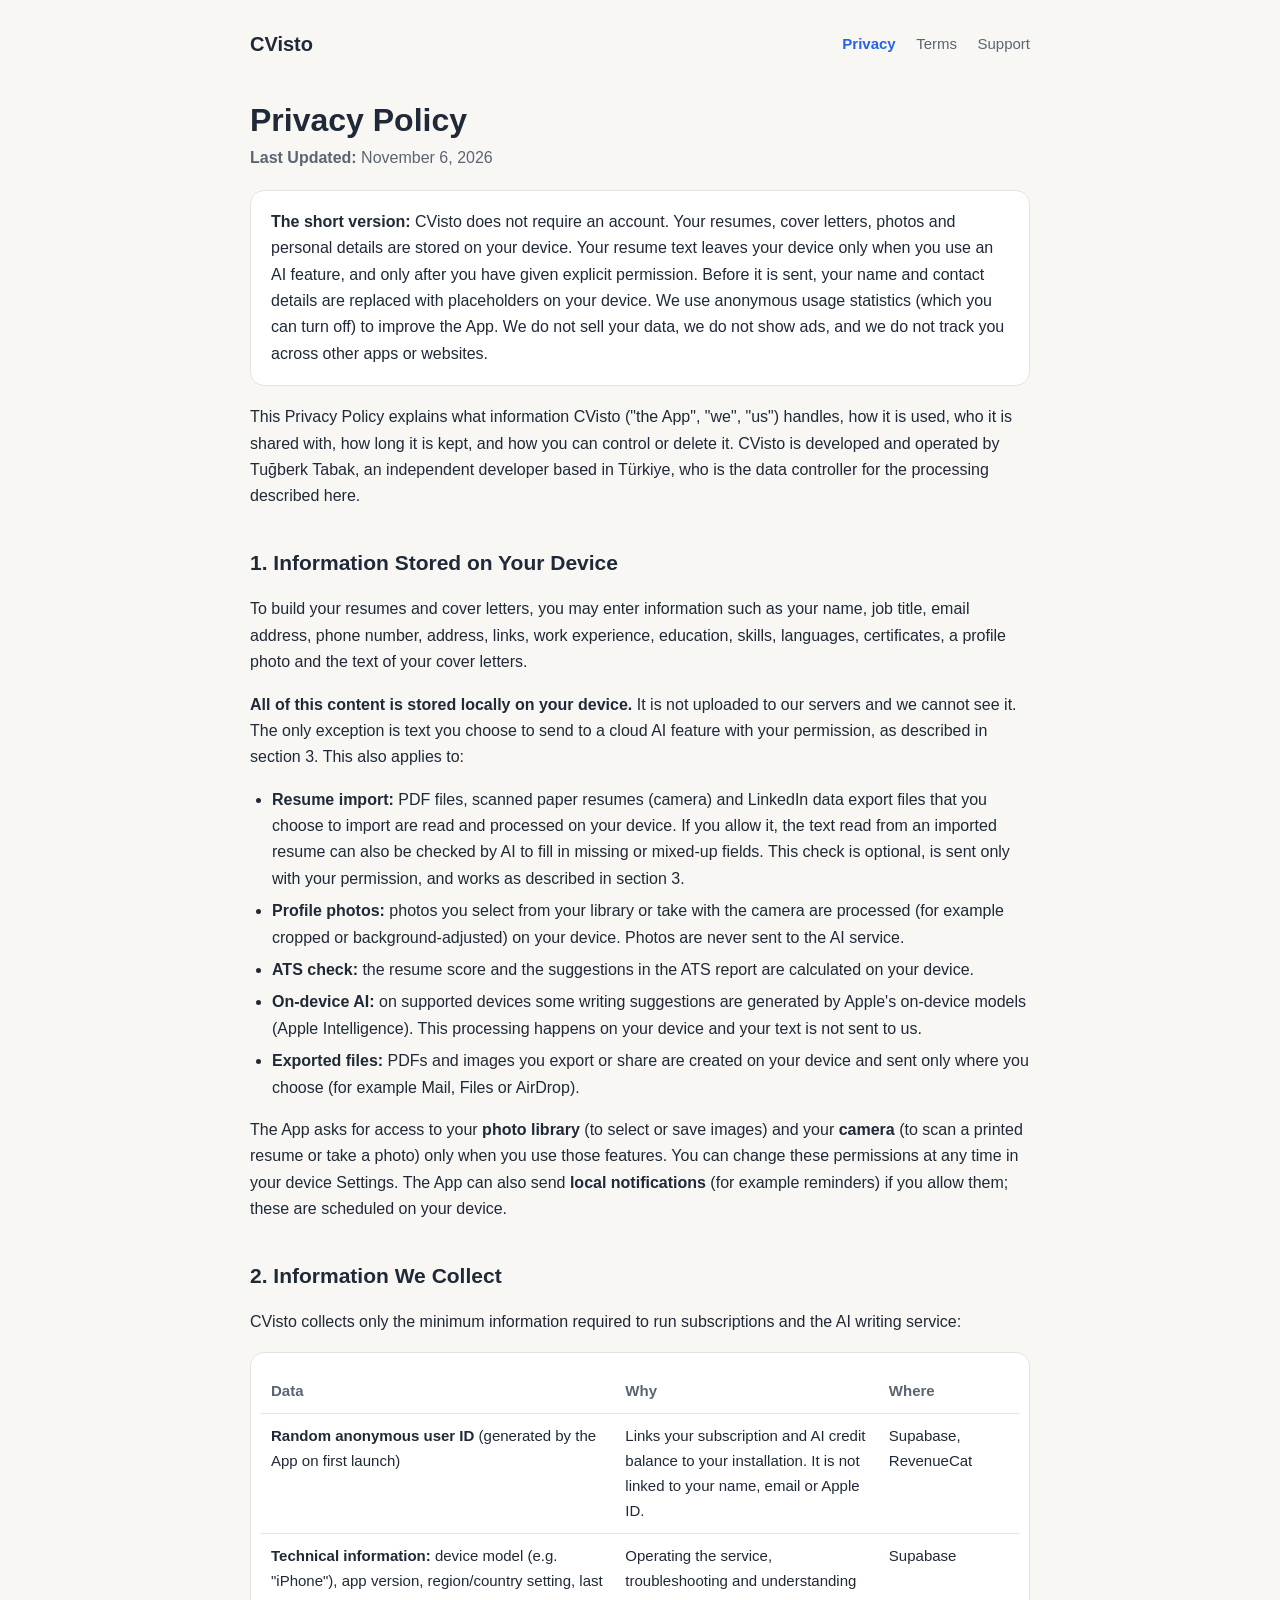
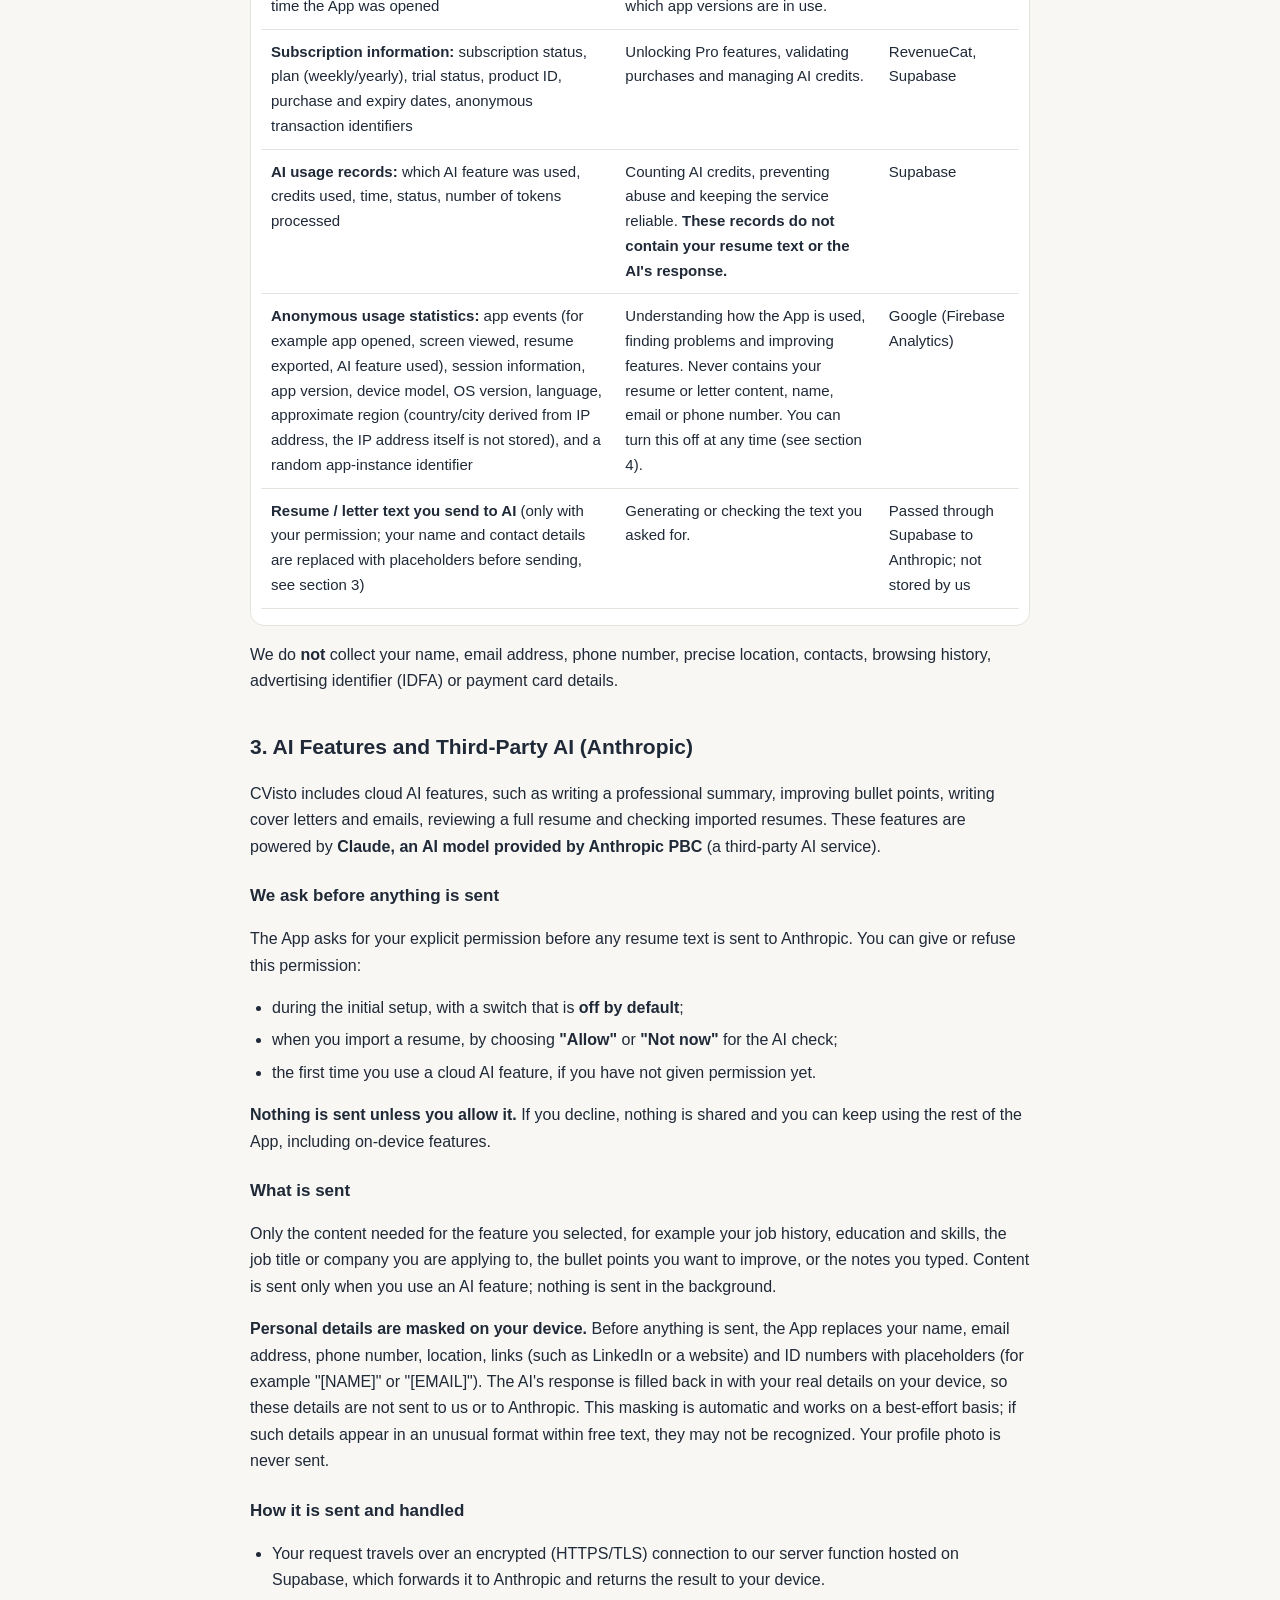
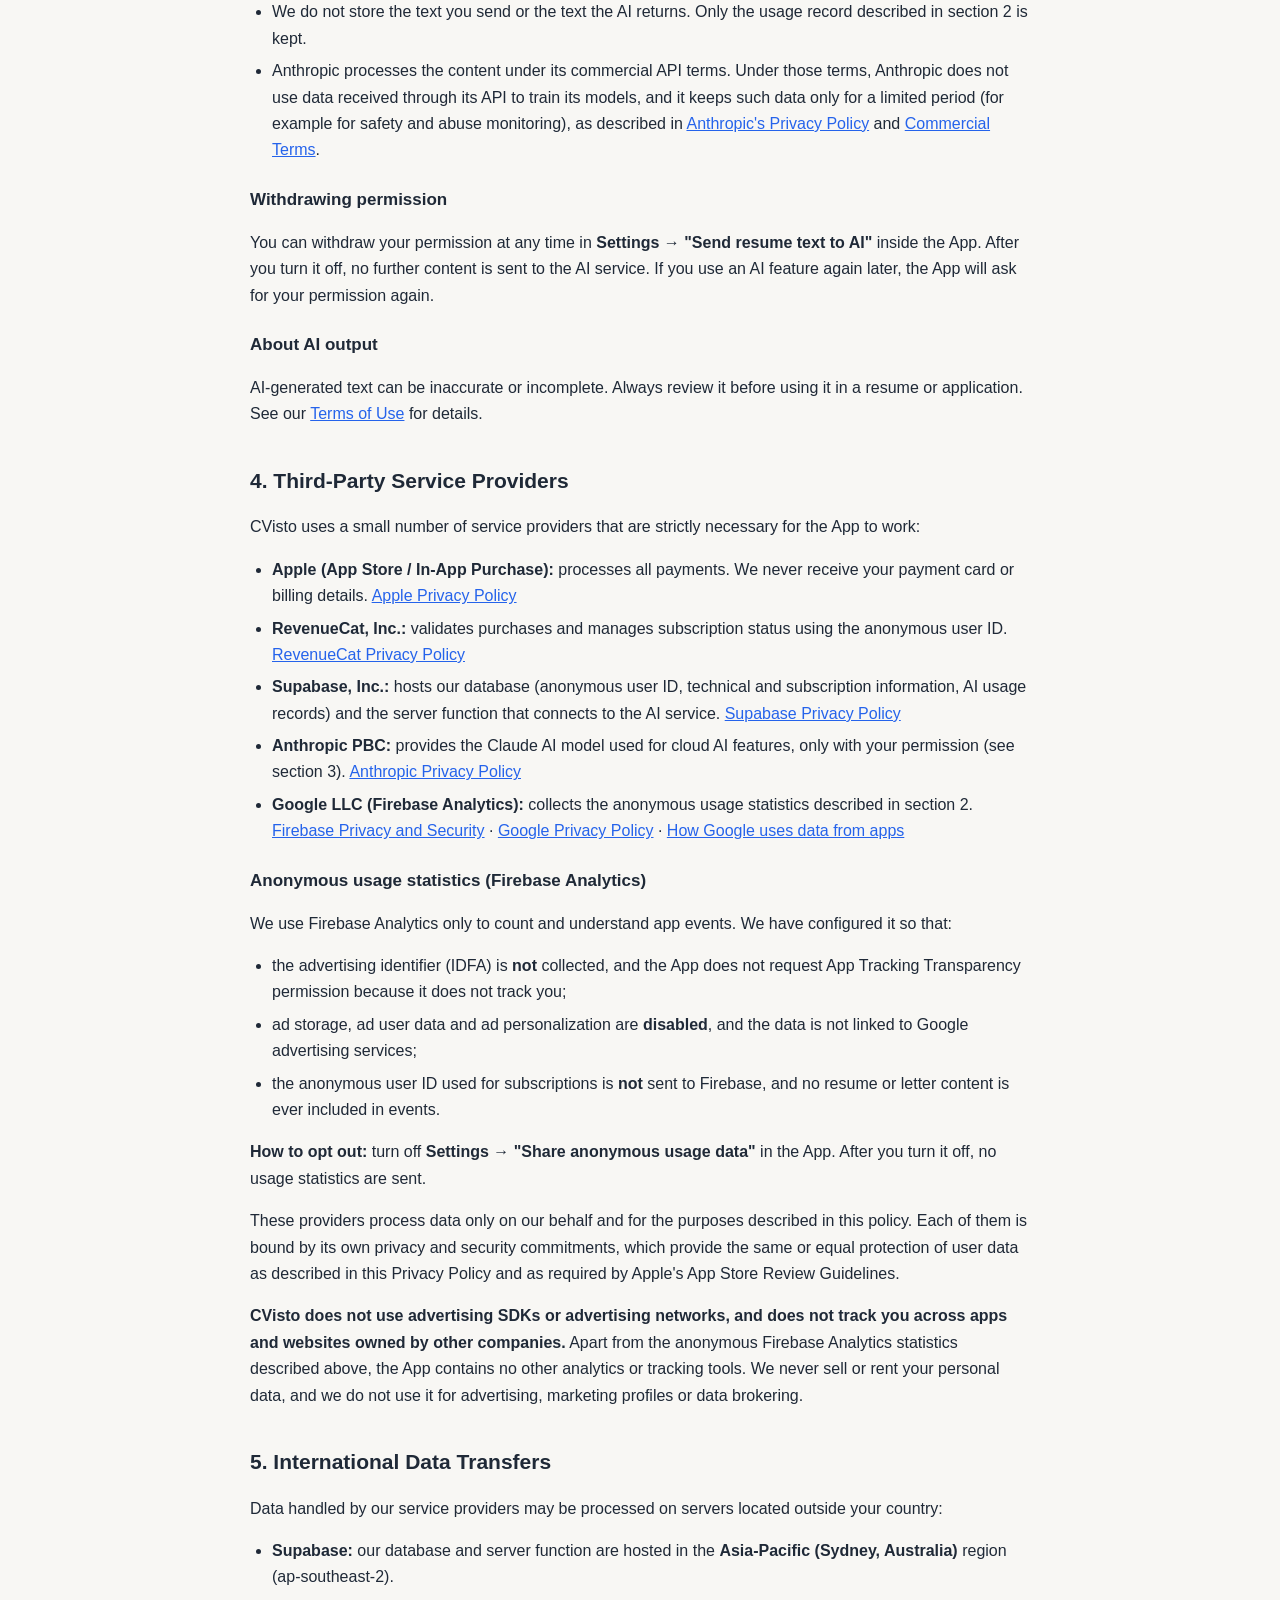
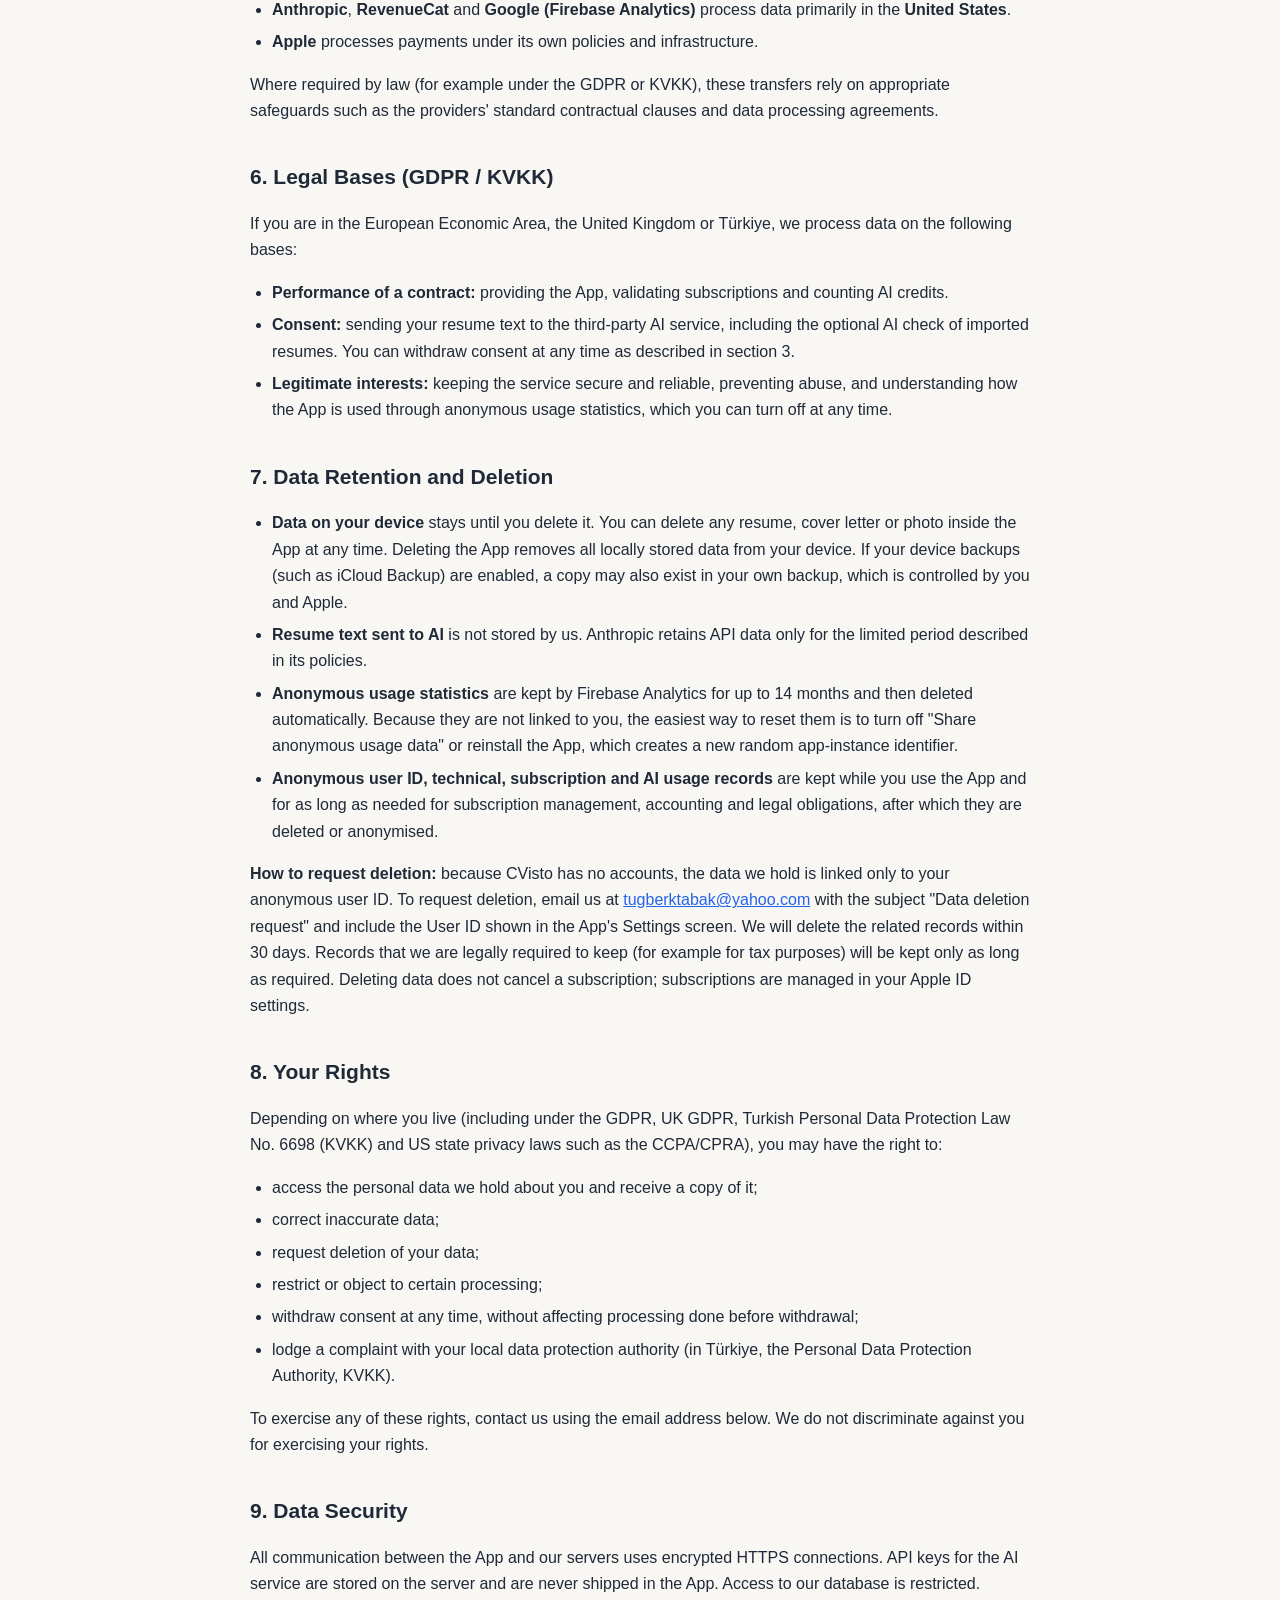
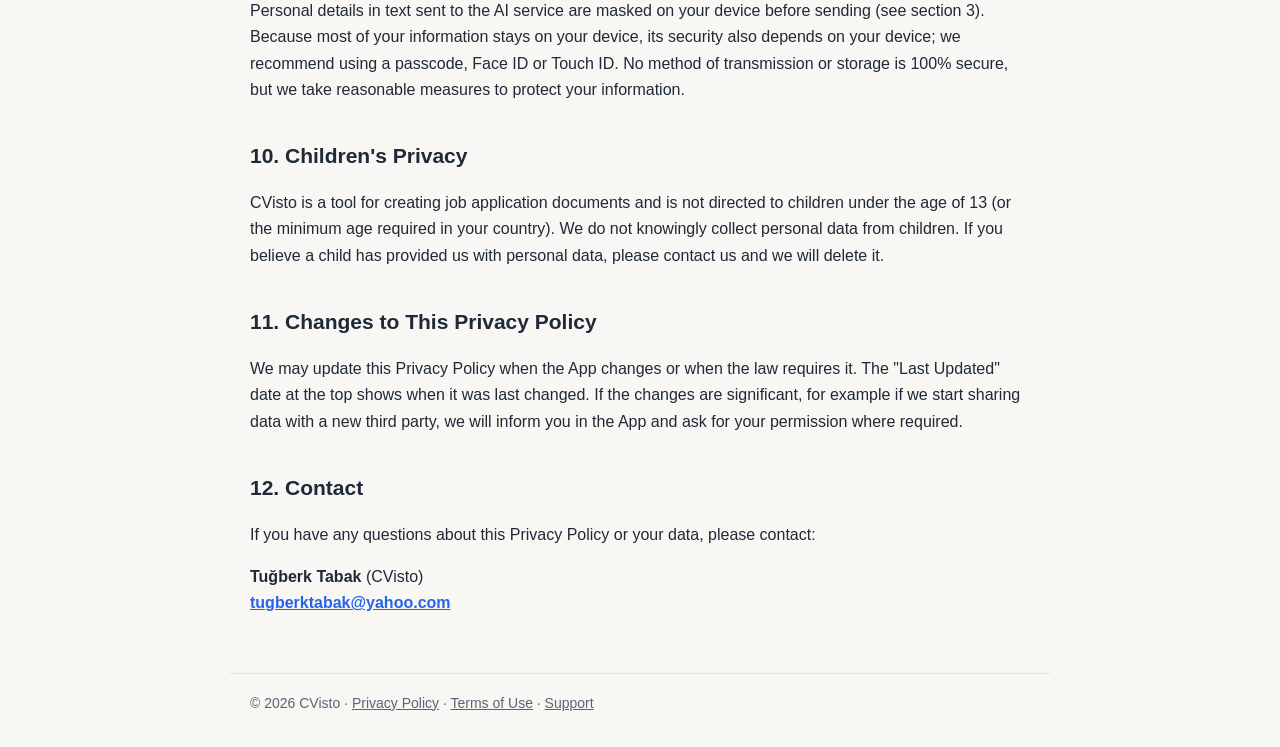
==== commit 97cf89e6: "Update privacy policy with recent changes" ====
--- a/privacy.html
+++ b/privacy.html
@@ -21,24 +21,24 @@
 <main>
 
 <h1>Privacy Policy</h1>
-<p class="updated"><strong>Last Updated:</strong> November 2, 2026</p>
+<p class="updated"><strong>Last Updated:</strong> November 6, 2026</p>
 
 <div class="card">
-<p><strong>The short version:</strong> CVisto does not require an account. Your resumes, cover letters, photos and personal details are stored on your device. Your resume text leaves your device only when you use an AI writing feature, and only after you have given explicit permission. We use anonymous usage statistics (which you can turn off) to improve the App. We do not sell your data, we do not show ads, and we do not track you across other apps or websites.</p>
+<p><strong>The short version:</strong> CVisto does not require an account. Your resumes, cover letters, photos and personal details are stored on your device. Your resume text leaves your device only when you use an AI feature, and only after you have given explicit permission. Before it is sent, your name and contact details are replaced with placeholders on your device. We use anonymous usage statistics (which you can turn off) to improve the App. We do not sell your data, we do not show ads, and we do not track you across other apps or websites.</p>
 </div>
 
 <p>This Privacy Policy explains what information CVisto ("the App", "we", "us") handles, how it is used, who it is shared with, how long it is kept, and how you can control or delete it. CVisto is developed and operated by Tuğberk Tabak, an independent developer based in Türkiye, who is the data controller for the processing described here.</p>
 
 
-<h2>1. Information Stored Only on Your Device</h2>
+<h2>1. Information Stored on Your Device</h2>
 
 <p>To build your resumes and cover letters, you may enter information such as your name, job title, email address, phone number, address, links, work experience, education, skills, languages, certificates, a profile photo and the text of your cover letters.</p>
 
-<p><strong>All of this content is stored locally on your device.</strong> It is not uploaded to our servers and we cannot see it. This also applies to:</p>
-
-<ul>
-  <li><strong>Resume import:</strong> PDF files, scanned paper resumes (camera) and LinkedIn data export files that you choose to import are read and processed on your device.</li>
-  <li><strong>Profile photos:</strong> photos you select from your library or take with the camera are processed (for example cropped or background-adjusted) on your device.</li>
+<p><strong>All of this content is stored locally on your device.</strong> It is not uploaded to our servers and we cannot see it. The only exception is text you choose to send to a cloud AI feature with your permission, as described in section 3. This also applies to:</p>
+
+<ul>
+  <li><strong>Resume import:</strong> PDF files, scanned paper resumes (camera) and LinkedIn data export files that you choose to import are read and processed on your device. If you allow it, the text read from an imported resume can also be checked by AI to fill in missing or mixed-up fields. This check is optional, is sent only with your permission, and works as described in section 3.</li>
+  <li><strong>Profile photos:</strong> photos you select from your library or take with the camera are processed (for example cropped or background-adjusted) on your device. Photos are never sent to the AI service.</li>
   <li><strong>ATS check:</strong> the resume score and the suggestions in the ATS report are calculated on your device.</li>
   <li><strong>On-device AI:</strong> on supported devices some writing suggestions are generated by Apple's on-device models (Apple Intelligence). This processing happens on your device and your text is not sent to us.</li>
   <li><strong>Exported files:</strong> PDFs and images you export or share are created on your device and sent only where you choose (for example Mail, Files or AirDrop).</li>
@@ -80,8 +80,8 @@
     <td>Google (Firebase Analytics)</td>
   </tr>
   <tr>
-    <td><strong>Resume / letter text you send to AI</strong> (only with your permission, see section 3)</td>
-    <td>Generating the text you asked for.</td>
+    <td><strong>Resume / letter text you send to AI</strong> (only with your permission; your name and contact details are replaced with placeholders before sending, see section 3)</td>
+    <td>Generating or checking the text you asked for.</td>
     <td>Passed through Supabase to Anthropic; not stored by us</td>
   </tr>
 </table>
@@ -90,15 +90,22 @@
 <p>We do <strong>not</strong> collect your name, email address, phone number, precise location, contacts, browsing history, advertising identifier (IDFA) or payment card details.</p>
 
 
-<h2>3. AI Writing Features and Third-Party AI (Anthropic Claude)</h2>
-
-<p>CVisto Pro includes cloud AI writing features, such as writing a professional summary, improving bullet points, writing cover letters and emails, reviewing a full resume and cleaning up imported resumes. These features are powered by <strong>Claude, an AI model provided by Anthropic PBC</strong> (a third-party AI service).</p>
+<h2>3. AI Features and Third-Party AI (Anthropic)</h2>
+
+<p>CVisto includes cloud AI features, such as writing a professional summary, improving bullet points, writing cover letters and emails, reviewing a full resume and checking imported resumes. These features are powered by <strong>Claude, an AI model provided by Anthropic PBC</strong> (a third-party AI service).</p>
 
 <h3>We ask before anything is sent</h3>
-<p>The first time you use a cloud AI feature, the App shows a permission prompt explaining that your resume text will be sent to Anthropic's Claude AI. <strong>Nothing is sent unless you tap "Continue".</strong> If you choose "Cancel", nothing is shared and you can keep using the rest of the App.</p>
+<p>The App asks for your explicit permission before any resume text is sent to Anthropic. You can give or refuse this permission:</p>
+<ul>
+  <li>during the initial setup, with a switch that is <strong>off by default</strong>;</li>
+  <li>when you import a resume, by choosing <strong>"Allow"</strong> or <strong>"Not now"</strong> for the AI check;</li>
+  <li>the first time you use a cloud AI feature, if you have not given permission yet.</li>
+</ul>
+<p><strong>Nothing is sent unless you allow it.</strong> If you decline, nothing is shared and you can keep using the rest of the App, including on-device features.</p>
 
 <h3>What is sent</h3>
-<p>Only the content needed for the feature you selected, for example the text of your resume (which may include your name, job history, education and skills), the job title or company you are applying to, the bullet points you want to improve, or the notes you typed. Your profile photo is never sent. Content is sent only when you tap an AI button; nothing is sent in the background.</p>
+<p>Only the content needed for the feature you selected, for example your job history, education and skills, the job title or company you are applying to, the bullet points you want to improve, or the notes you typed. Content is sent only when you use an AI feature; nothing is sent in the background.</p>
+<p><strong>Personal details are masked on your device.</strong> Before anything is sent, the App replaces your name, email address, phone number, location, links (such as LinkedIn or a website) and ID numbers with placeholders (for example "[NAME]" or "[EMAIL]"). The AI's response is filled back in with your real details on your device, so these details are not sent to us or to Anthropic. This masking is automatic and works on a best-effort basis; if such details appear in an unusual format within free text, they may not be recognized. Your profile photo is never sent.</p>
 
 <h3>How it is sent and handled</h3>
 <ul>
@@ -122,7 +129,7 @@
   <li><strong>Apple (App Store / In-App Purchase):</strong> processes all payments. We never receive your payment card or billing details. <a href="https://www.apple.com/legal/privacy/" target="_blank" rel="noopener">Apple Privacy Policy</a></li>
   <li><strong>RevenueCat, Inc.:</strong> validates purchases and manages subscription status using the anonymous user ID. <a href="https://www.revenuecat.com/privacy" target="_blank" rel="noopener">RevenueCat Privacy Policy</a></li>
   <li><strong>Supabase, Inc.:</strong> hosts our database (anonymous user ID, technical and subscription information, AI usage records) and the server function that connects to the AI service. <a href="https://supabase.com/privacy" target="_blank" rel="noopener">Supabase Privacy Policy</a></li>
-  <li><strong>Anthropic PBC:</strong> provides the Claude AI model used for cloud AI writing features, only with your permission (see section 3). <a href="https://www.anthropic.com/legal/privacy" target="_blank" rel="noopener">Anthropic Privacy Policy</a></li>
+  <li><strong>Anthropic PBC:</strong> provides the Claude AI model used for cloud AI features, only with your permission (see section 3). <a href="https://www.anthropic.com/legal/privacy" target="_blank" rel="noopener">Anthropic Privacy Policy</a></li>
   <li><strong>Google LLC (Firebase Analytics):</strong> collects the anonymous usage statistics described in section 2. <a href="https://firebase.google.com/support/privacy" target="_blank" rel="noopener">Firebase Privacy and Security</a> · <a href="https://policies.google.com/privacy" target="_blank" rel="noopener">Google Privacy Policy</a> · <a href="https://policies.google.com/technologies/partner-sites" target="_blank" rel="noopener">How Google uses data from apps</a></li>
 </ul>
 
@@ -156,7 +163,7 @@
 <p>If you are in the European Economic Area, the United Kingdom or Türkiye, we process data on the following bases:</p>
 <ul>
   <li><strong>Performance of a contract:</strong> providing the App, validating subscriptions and counting AI credits.</li>
-  <li><strong>Consent:</strong> sending your resume text to the third-party AI service. You can withdraw consent at any time as described in section 3.</li>
+  <li><strong>Consent:</strong> sending your resume text to the third-party AI service, including the optional AI check of imported resumes. You can withdraw consent at any time as described in section 3.</li>
   <li><strong>Legitimate interests:</strong> keeping the service secure and reliable, preventing abuse, and understanding how the App is used through anonymous usage statistics, which you can turn off at any time.</li>
 </ul>
 
@@ -189,7 +196,7 @@
 
 <h2>9. Data Security</h2>
 
-<p>All communication between the App and our servers uses encrypted HTTPS connections. API keys for the AI service are stored on the server and are never shipped in the App. Access to our database is restricted. Because most of your information stays on your device, its security also depends on your device; we recommend using a passcode, Face ID or Touch ID. No method of transmission or storage is 100% secure, but we take reasonable measures to protect your information.</p>
+<p>All communication between the App and our servers uses encrypted HTTPS connections. API keys for the AI service are stored on the server and are never shipped in the App. Access to our database is restricted. Personal details in text sent to the AI service are masked on your device before sending (see section 3). Because most of your information stays on your device, its security also depends on your device; we recommend using a passcode, Face ID or Touch ID. No method of transmission or storage is 100% secure, but we take reasonable measures to protect your information.</p>
 
 
 <h2>10. Children's Privacy</h2>
